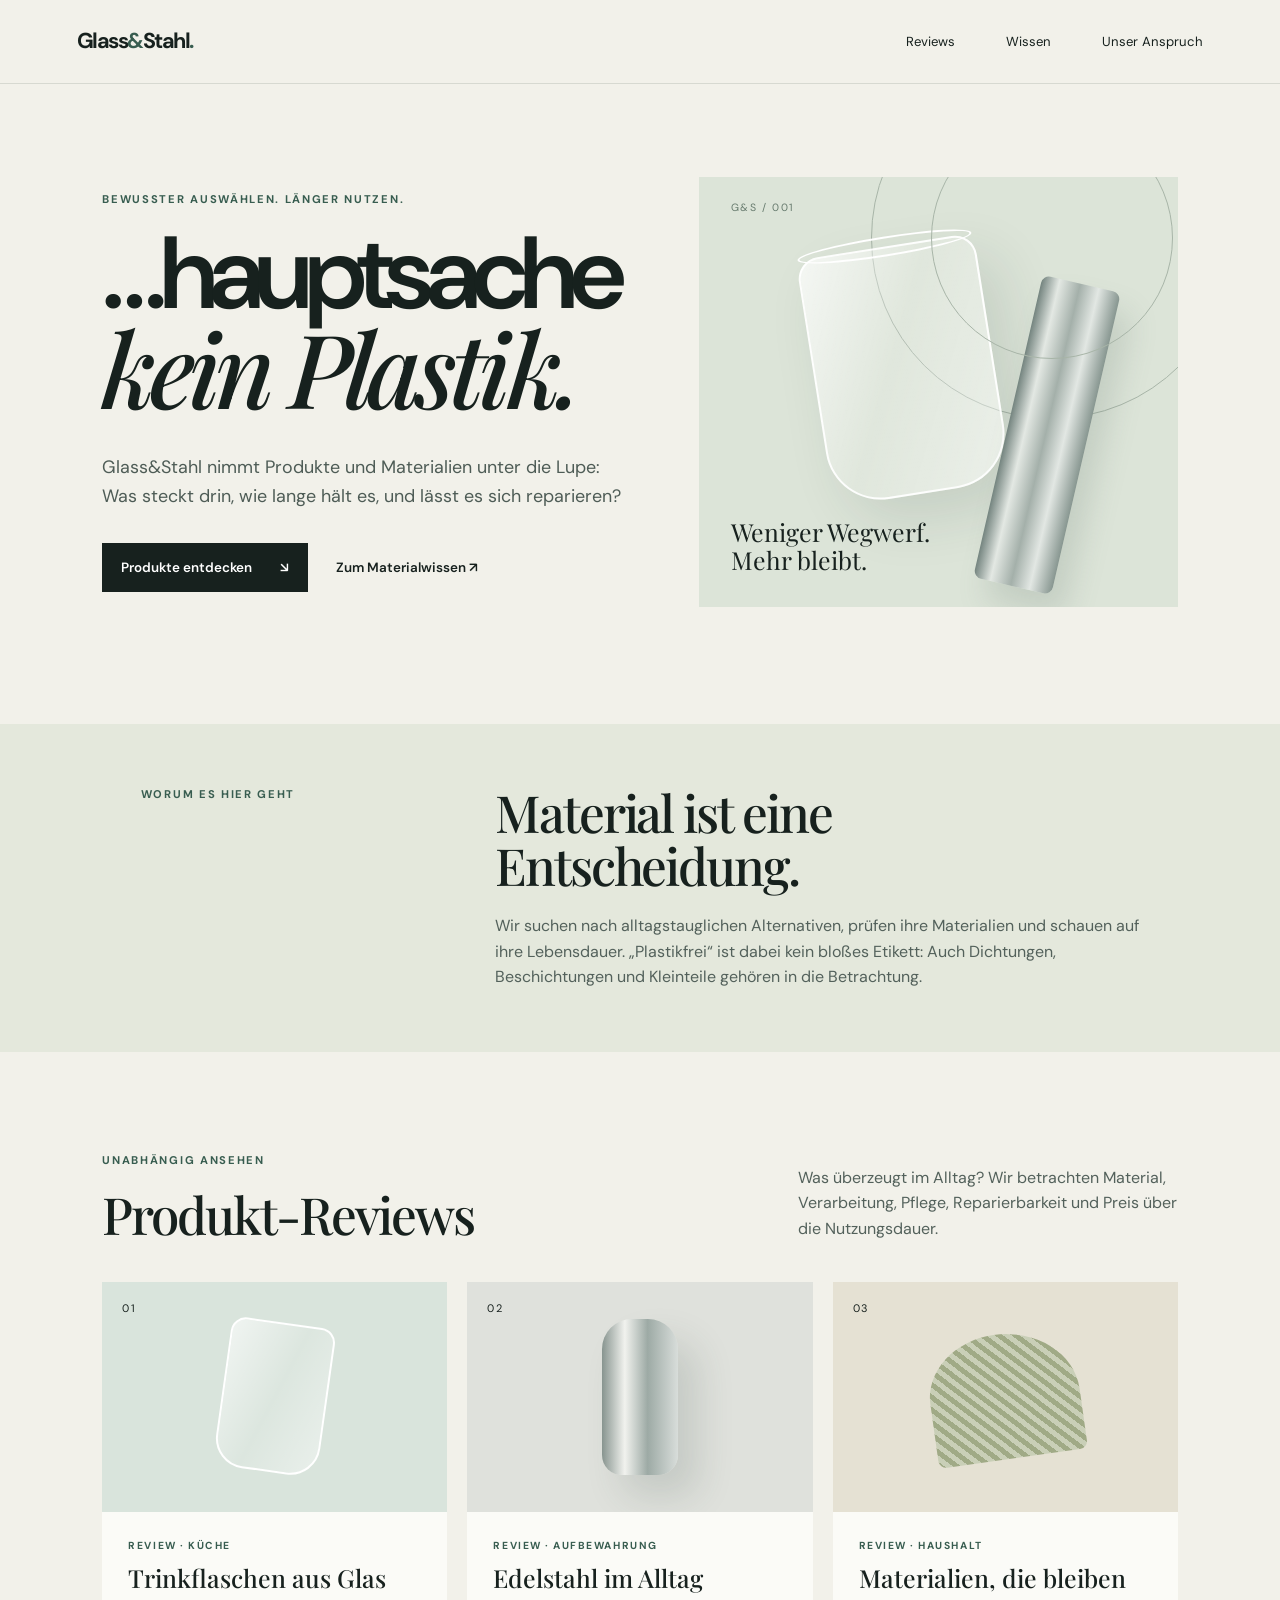
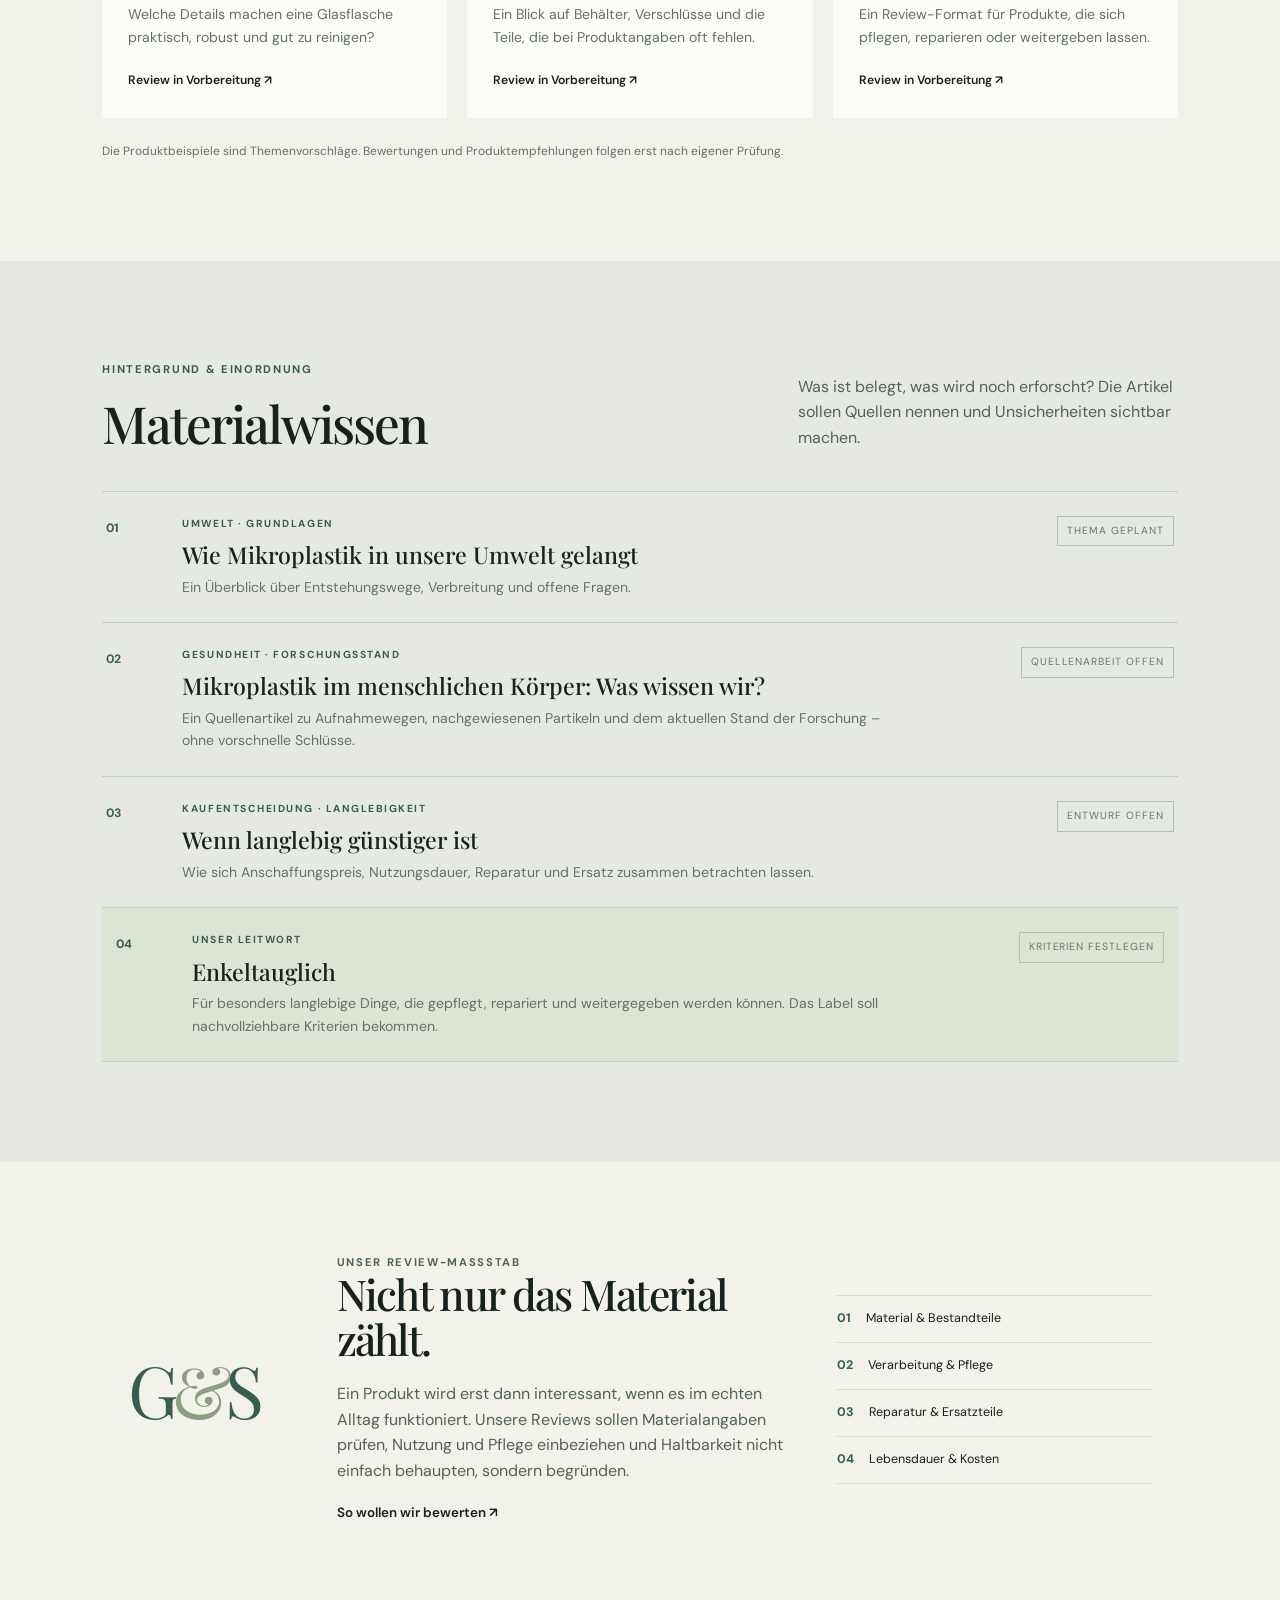
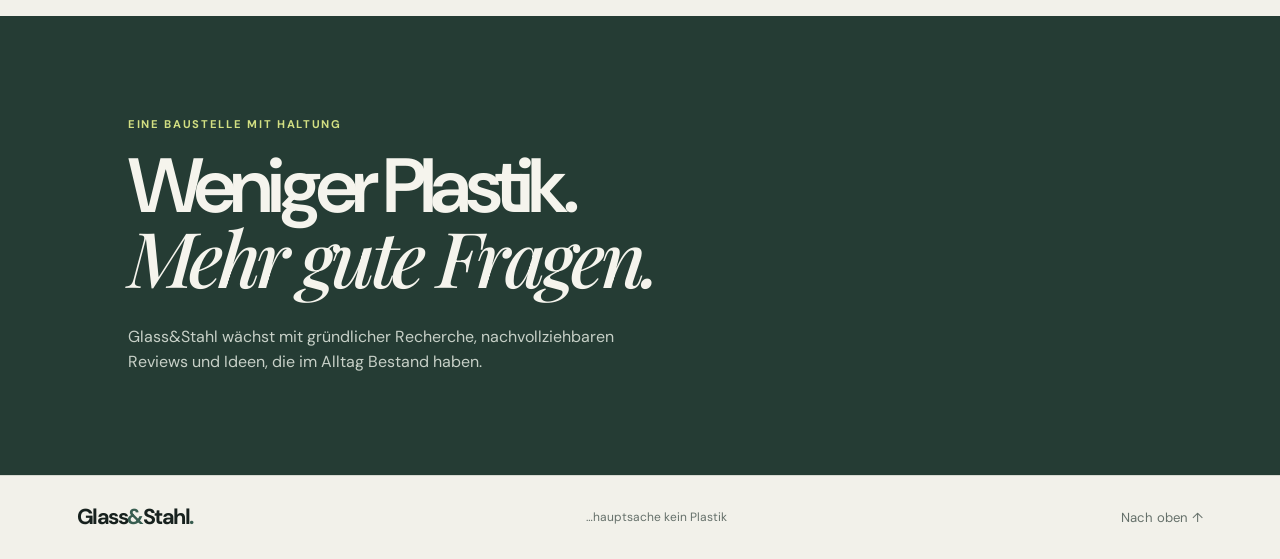
==== index.html @ e8fc982b "Create Glass&Stahl website starter" ====
<!doctype html>
<html lang="de">
<head>
  <meta charset="utf-8">
  <meta name="viewport" content="width=device-width, initial-scale=1">
  <meta name="theme-color" content="#f2f1ea">
  <meta name="description" content="Glass&Stahl – Produkte und Ideen für einen Alltag mit weniger Plastik. Reviews, Materialwissen und langlebige Empfehlungen.">
  <title>Glass&Stahl — …hauptsache kein Plastik</title>
  <link rel="stylesheet" href="styles.css">
</head>
<body>
  <header class="site-header">
    <a class="wordmark" href="#start" aria-label="Glass und Stahl – Startseite">Glass<span>&</span>Stahl<span class="period">.</span></a>
    <nav aria-label="Hauptnavigation">
      <a href="#reviews">Reviews</a>
      <a href="#wissen">Wissen</a>
      <a href="#prinzipien">Unser Anspruch</a>
    </nav>
  </header>

  <main id="start">
    <section class="hero">
      <div class="hero-copy">
        <p class="eyebrow">Bewusster auswählen. Länger nutzen.</p>
        <h1>…hauptsache<br><em>kein Plastik.</em></h1>
        <p class="hero-intro">Glass&Stahl nimmt Produkte und Materialien unter die Lupe: Was steckt drin, wie lange hält es, und lässt es sich reparieren?</p>
        <div class="hero-actions">
          <a class="button button-dark" href="#reviews">Produkte entdecken <span aria-hidden="true">↘</span></a>
          <a class="text-link" href="#wissen">Zum Materialwissen <span aria-hidden="true">↗</span></a>
        </div>
      </div>
      <div class="hero-art" aria-label="Abstrakte Illustration aus Glas und Stahl" role="img">
        <div class="glass-shape"><span></span></div>
        <div class="steel-shape"></div>
        <p>Weniger Wegwerf.<br>Mehr bleibt.</p>
        <span class="art-index">G&S / 001</span>
      </div>
    </section>

    <section class="intro-strip" id="prinzipien">
      <p class="eyebrow">Worum es hier geht</p>
      <div>
        <h2>Material ist eine Entscheidung.</h2>
        <p>Wir suchen nach alltagstauglichen Alternativen, prüfen ihre Materialien und schauen auf ihre Lebensdauer. „Plastikfrei“ ist dabei kein bloßes Etikett: Auch Dichtungen, Beschichtungen und Kleinteile gehören in die Betrachtung.</p>
      </div>
    </section>

    <section class="content-section" id="reviews">
      <div class="section-heading">
        <div><p class="eyebrow">Unabhängig ansehen</p><h2>Produkt-Reviews</h2></div>
        <p>Was überzeugt im Alltag? Wir betrachten Material, Verarbeitung, Pflege, Reparierbarkeit und Preis über die Nutzungsdauer.</p>
      </div>
      <div class="card-grid">
        <article class="feature-card review-card">
          <div class="card-art art-glass"><span>01</span><i aria-hidden="true"></i></div>
          <div class="card-copy"><p class="card-kicker">Review · Küche</p><h3>Trinkflaschen aus Glas</h3><p>Welche Details machen eine Glasflasche praktisch, robust und gut zu reinigen?</p><a href="#platzhalter-review" class="card-link">Review in Vorbereitung <span aria-hidden="true">↗</span></a></div>
        </article>
        <article class="feature-card review-card">
          <div class="card-art art-steel"><span>02</span><i aria-hidden="true"></i></div>
          <div class="card-copy"><p class="card-kicker">Review · Aufbewahrung</p><h3>Edelstahl im Alltag</h3><p>Ein Blick auf Behälter, Verschlüsse und die Teile, die bei Produktangaben oft fehlen.</p><a href="#platzhalter-review" class="card-link">Review in Vorbereitung <span aria-hidden="true">↗</span></a></div>
        </article>
        <article class="feature-card review-card">
          <div class="card-art art-textile"><span>03</span><i aria-hidden="true"></i></div>
          <div class="card-copy"><p class="card-kicker">Review · Haushalt</p><h3>Materialien, die bleiben</h3><p>Ein Review-Format für Produkte, die sich pflegen, reparieren oder weitergeben lassen.</p><a href="#platzhalter-review" class="card-link">Review in Vorbereitung <span aria-hidden="true">↗</span></a></div>
        </article>
      </div>
      <p class="section-footnote" id="platzhalter-review">Die Produktbeispiele sind Themenvorschläge. Bewertungen und Produktempfehlungen folgen erst nach eigener Prüfung.</p>
    </section>

    <section class="knowledge-section" id="wissen">
      <div class="section-heading">
        <div><p class="eyebrow">Hintergrund & Einordnung</p><h2>Materialwissen</h2></div>
        <p>Was ist belegt, was wird noch erforscht? Die Artikel sollen Quellen nennen und Unsicherheiten sichtbar machen.</p>
      </div>
      <div class="article-list">
        <article class="article-row"><span class="article-number">01</span><div><p class="card-kicker">Umwelt · Grundlagen</p><h3>Wie Mikroplastik in unsere Umwelt gelangt</h3><p>Ein Überblick über Entstehungswege, Verbreitung und offene Fragen.</p></div><span class="draft-tag">Thema geplant</span></article>
        <article class="article-row"><span class="article-number">02</span><div><p class="card-kicker">Gesundheit · Forschungsstand</p><h3>Mikroplastik im menschlichen Körper: Was wissen wir?</h3><p>Ein Quellenartikel zu Aufnahmewegen, nachgewiesenen Partikeln und dem aktuellen Stand der Forschung – ohne vorschnelle Schlüsse.</p></div><span class="draft-tag">Quellenarbeit offen</span></article>
        <article class="article-row"><span class="article-number">03</span><div><p class="card-kicker">Kaufentscheidung · Langlebigkeit</p><h3>Wenn langlebig günstiger ist</h3><p>Wie sich Anschaffungspreis, Nutzungsdauer, Reparatur und Ersatz zusammen betrachten lassen.</p></div><span class="draft-tag">Entwurf offen</span></article>
        <article class="article-row article-row-highlight"><span class="article-number">04</span><div><p class="card-kicker">Unser Leitwort</p><h3>Enkeltauglich</h3><p>Für besonders langlebige Dinge, die gepflegt, repariert und weitergegeben werden können. Das Label soll nachvollziehbare Kriterien bekommen.</p></div><span class="draft-tag">Kriterien festlegen</span></article>
      </div>
    </section>

    <section class="method-section">
      <div class="method-mark" aria-hidden="true">G<span>&</span>S</div>
      <div><p class="eyebrow">Unser Review-Maßstab</p><h2>Nicht nur das Material zählt.</h2><p>Ein Produkt wird erst dann interessant, wenn es im echten Alltag funktioniert. Unsere Reviews sollen Materialangaben prüfen, Nutzung und Pflege einbeziehen und Haltbarkeit nicht einfach behaupten, sondern begründen.</p><a class="text-link" href="#redaktion">So wollen wir bewerten ↗</a></div>
      <ul class="criteria-list" id="redaktion"><li><span>01</span>Material & Bestandteile</li><li><span>02</span>Verarbeitung & Pflege</li><li><span>03</span>Reparatur & Ersatzteile</li><li><span>04</span>Lebensdauer & Kosten</li></ul>
    </section>

    <section class="closing-note">
      <p class="eyebrow">Eine Baustelle mit Haltung</p>
      <h2>Weniger Plastik.<br><em>Mehr gute Fragen.</em></h2>
      <p>Glass&Stahl wächst mit gründlicher Recherche, nachvollziehbaren Reviews und Ideen, die im Alltag Bestand haben.</p>
    </section>
  </main>

  <footer class="site-footer"><a class="wordmark" href="#start">Glass<span>&</span>Stahl<span class="period">.</span></a><span>…hauptsache kein Plastik</span><a href="#start">Nach oben ↑</a></footer>
</body>
</html>
---- styles.css ----
@import url('https://fonts.googleapis.com/css2?family=DM+Sans:wght@400;500;600;700&family=Playfair+Display:ital,wght@0,500;0,600;1,500;1,600&display=swap');
:root{--ink:#17211e;--muted:#64716c;--paper:#f2f1ea;--white:#fbfbf7;--green:#385d50;--line:#d7d9d1;--lime:#d2df82;--steel:#aeb9b5;--serif:'Playfair Display',Georgia,serif;--sans:'DM Sans',Arial,sans-serif}*{box-sizing:border-box}html{scroll-behavior:smooth}body{margin:0;background:var(--paper);color:var(--ink);font-family:var(--sans);line-height:1.6}a{color:inherit}.site-header,.site-footer{display:flex;align-items:center;justify-content:space-between;padding:24px clamp(22px,6vw,96px);border-bottom:1px solid var(--line)}.wordmark{text-decoration:none;font-size:1.35rem;font-weight:700;letter-spacing:-.07em}.wordmark>span:first-child,.period{color:var(--green)}.site-header nav{display:flex;gap:clamp(18px,4vw,54px)}.site-header nav a,.site-footer>a:last-child{font-size:.82rem;text-decoration:none}.site-header nav a:hover,.text-link:hover,.card-link:hover{color:var(--green)}.hero{min-height:640px;padding:72px clamp(22px,8vw,130px) 96px;display:grid;grid-template-columns:1fr .9fr;gap:5vw;align-items:center}.eyebrow,.card-kicker{margin:0 0 18px;color:var(--green);font-size:.7rem;font-weight:700;text-transform:uppercase;letter-spacing:.15em}.hero h1,.closing-note h2{font-size:clamp(3.8rem,8vw,8.8rem);line-height:.91;letter-spacing:-.075em;margin:0;font-weight:600}.hero h1 em,.closing-note h2 em{font-family:var(--serif);font-weight:500;letter-spacing:-.06em}.hero-intro{max-width:530px;margin:32px 0;font-size:1.12rem;color:#4e5c56}.hero-actions{display:flex;align-items:center;gap:28px;flex-wrap:wrap}.button{display:inline-flex;align-items:center;gap:28px;padding:14px 19px;text-decoration:none;font-size:.84rem;font-weight:600}.button-dark{background:var(--ink);color:white}.button-dark:hover{background:var(--green)}.text-link,.card-link{font-size:.84rem;font-weight:600;text-decoration:none}.hero-art{height:430px;position:relative;overflow:hidden;background:#dce4d8;display:flex;align-items:end;padding:32px}.hero-art:before{content:"";position:absolute;width:360px;height:360px;border:1px solid #a8b5a8;border-radius:50%;top:-120px;right:-55px}.hero-art:after{content:"";position:absolute;width:240px;height:240px;border:1px solid #a8b5a8;border-radius:50%;top:-60px;right:5px}.glass-shape{position:absolute;width:180px;height:250px;left:24%;top:16%;border:2px solid rgba(255,255,255,.9);border-radius:22px 22px 55px 55px;background:linear-gradient(115deg,rgba(255,255,255,.7),rgba(255,255,255,.12) 45%,rgba(255,255,255,.45));transform:rotate(-9deg);box-shadow:18px 24px 55px rgba(31,59,48,.12)}.glass-shape span{position:absolute;width:100%;height:20px;top:-12px;border:2px solid white;border-radius:50%}.steel-shape{position:absolute;width:80px;height:310px;background:linear-gradient(90deg,#74847f,#e3e8e3 22%,#a4b0aa 48%,#e2e7e3 72%,#879690);right:19%;top:24%;transform:rotate(13deg);border-radius:8px;box-shadow:16px 20px 30px #62766d33}.hero-art p{position:relative;z-index:1;font-family:var(--serif);font-size:1.55rem;line-height:1.15;margin:0}.art-index{position:absolute;top:23px;left:32px;font-size:.66rem;letter-spacing:.15em;color:#667a6d}.intro-strip{padding:62px clamp(22px,11vw,180px);background:#e4e8dc;display:grid;grid-template-columns:.45fr 1fr;gap:5vw}.intro-strip h2,.section-heading h2,.method-section h2{font-family:var(--serif);font-size:clamp(2rem,4vw,3.8rem);line-height:1.05;letter-spacing:-.04em;margin:0 0 20px;font-weight:500}.intro-strip>div>p,.section-heading>p,.method-section>div>p{max-width:650px;color:#53615b;margin:0}.content-section,.knowledge-section{padding:100px clamp(22px,8vw,130px)}.section-heading{display:flex;justify-content:space-between;align-items:end;gap:32px;margin-bottom:40px}.section-heading h2{margin-bottom:0}.section-heading>p{max-width:380px}.card-grid{display:grid;grid-template-columns:repeat(3,1fr);gap:20px}.feature-card{background:var(--white)}.card-art{height:230px;position:relative;overflow:hidden;display:grid;place-items:center}.card-art>span{position:absolute;top:18px;left:20px;font-size:.68rem;letter-spacing:.12em}.card-art i{display:block}.art-glass{background:#d9e4dc}.art-glass i{width:105px;height:150px;border:2px solid white;border-radius:15px 15px 30px 30px;background:linear-gradient(110deg,#ffffff99,#ffffff15,#ffffff6b);transform:rotate(8deg)}.art-steel{background:#dfe1dc}.art-steel i{width:76px;height:156px;border-radius:30px 30px 20px 20px;background:linear-gradient(90deg,#87948f,#f1f2ee 30%,#9daaa5 60%,#d8ddda);box-shadow:20px 22px 36px #394c4326}.art-textile{background:#e5e1d3}.art-textile i{width:150px;height:125px;background:repeating-linear-gradient(45deg,#a0aa86 0 5px,#c9cfb7 5px 10px);border-radius:48% 52% 8px 8px;transform:rotate(-8deg)}.card-copy{padding:26px}.card-kicker{font-size:.64rem;margin-bottom:10px}.card-copy h3,.article-row h3{font-family:var(--serif);font-size:1.55rem;line-height:1.1;font-weight:500;margin:0 0 12px}.card-copy>p:not(.card-kicker),.article-row p:not(.card-kicker){font-size:.88rem;color:var(--muted);margin:0 0 18px}.card-link{font-size:.76rem}.section-footnote{font-size:.75rem;color:var(--muted);margin:24px 0 0}.knowledge-section{background:#e6e9e2}.article-list{border-top:1px solid #c7cec5}.article-row{display:grid;grid-template-columns:58px 1fr auto;gap:18px;align-items:start;padding:24px 4px;border-bottom:1px solid #c7cec5}.article-number{font-size:.76rem;color:var(--green);font-weight:700;padding-top:3px}.article-row h3{font-size:1.45rem;margin-bottom:8px}.article-row p:not(.card-kicker){margin:0;max-width:720px}.draft-tag{font-size:.65rem;text-transform:uppercase;letter-spacing:.09em;color:#6d766f;border:1px solid #b7c0b5;padding:6px 9px;white-space:nowrap}.article-row-highlight{background:#dce4d5;padding-left:14px;padding-right:14px}.method-section{display:grid;grid-template-columns:.35fr 1fr .7fr;gap:4vw;align-items:center;padding:92px clamp(22px,10vw,155px)}.method-mark{font-family:var(--serif);font-size:4.5rem;letter-spacing:-.1em;color:var(--green)}.method-mark span{color:#8d9d84}.method-section h2{font-size:2.65rem}.method-section .text-link{display:inline-block;margin-top:18px}.criteria-list{list-style:none;margin:0;padding:0;border-top:1px solid var(--line)}.criteria-list li{padding:13px 0;border-bottom:1px solid var(--line);font-size:.78rem}.criteria-list li span{color:var(--green);font-weight:700;margin-right:15px}.closing-note{padding:100px clamp(22px,10vw,155px);background:#253c34;color:#f5f4ed}.closing-note .eyebrow{color:#d2df82}.closing-note h2{font-size:clamp(3rem,6vw,6rem)}.closing-note>p:last-child{max-width:520px;color:#c7d0c7;margin:26px 0 0}.site-footer{border-top:1px solid var(--line);border-bottom:0;color:#65706a;font-size:.75rem}.site-footer .wordmark{color:var(--ink)}
@media(max-width:800px){.site-header{align-items:flex-start}.site-header nav{gap:14px;flex-wrap:wrap;justify-content:flex-end}.site-header nav a{font-size:.74rem}.hero{grid-template-columns:1fr;padding-top:55px;gap:45px}.hero-art{height:350px}.intro-strip{grid-template-columns:1fr;gap:12px}.section-heading{display:block}.section-heading>p{margin-top:16px}.card-grid{grid-template-columns:1fr 1fr}.method-section{grid-template-columns:80px 1fr}.criteria-list{grid-column:2}.method-mark{font-size:3.5rem}}
@media(max-width:540px){.site-header,.site-footer{padding:18px 20px}.wordmark{font-size:1.15rem}.site-header nav{max-width:190px}.hero{padding:55px 22px 70px}.hero h1{font-size:4rem}.hero-art{height:300px}.intro-strip,.content-section,.knowledge-section,.method-section,.closing-note{padding:62px 22px}.card-grid{grid-template-columns:1fr}.card-art{height:200px}.article-row{grid-template-columns:30px 1fr;gap:12px}.draft-tag{grid-column:2;justify-self:start}.method-section{grid-template-columns:1fr}.method-mark{font-size:3rem}.criteria-list{grid-column:1}.site-footer{gap:12px;flex-wrap:wrap}}
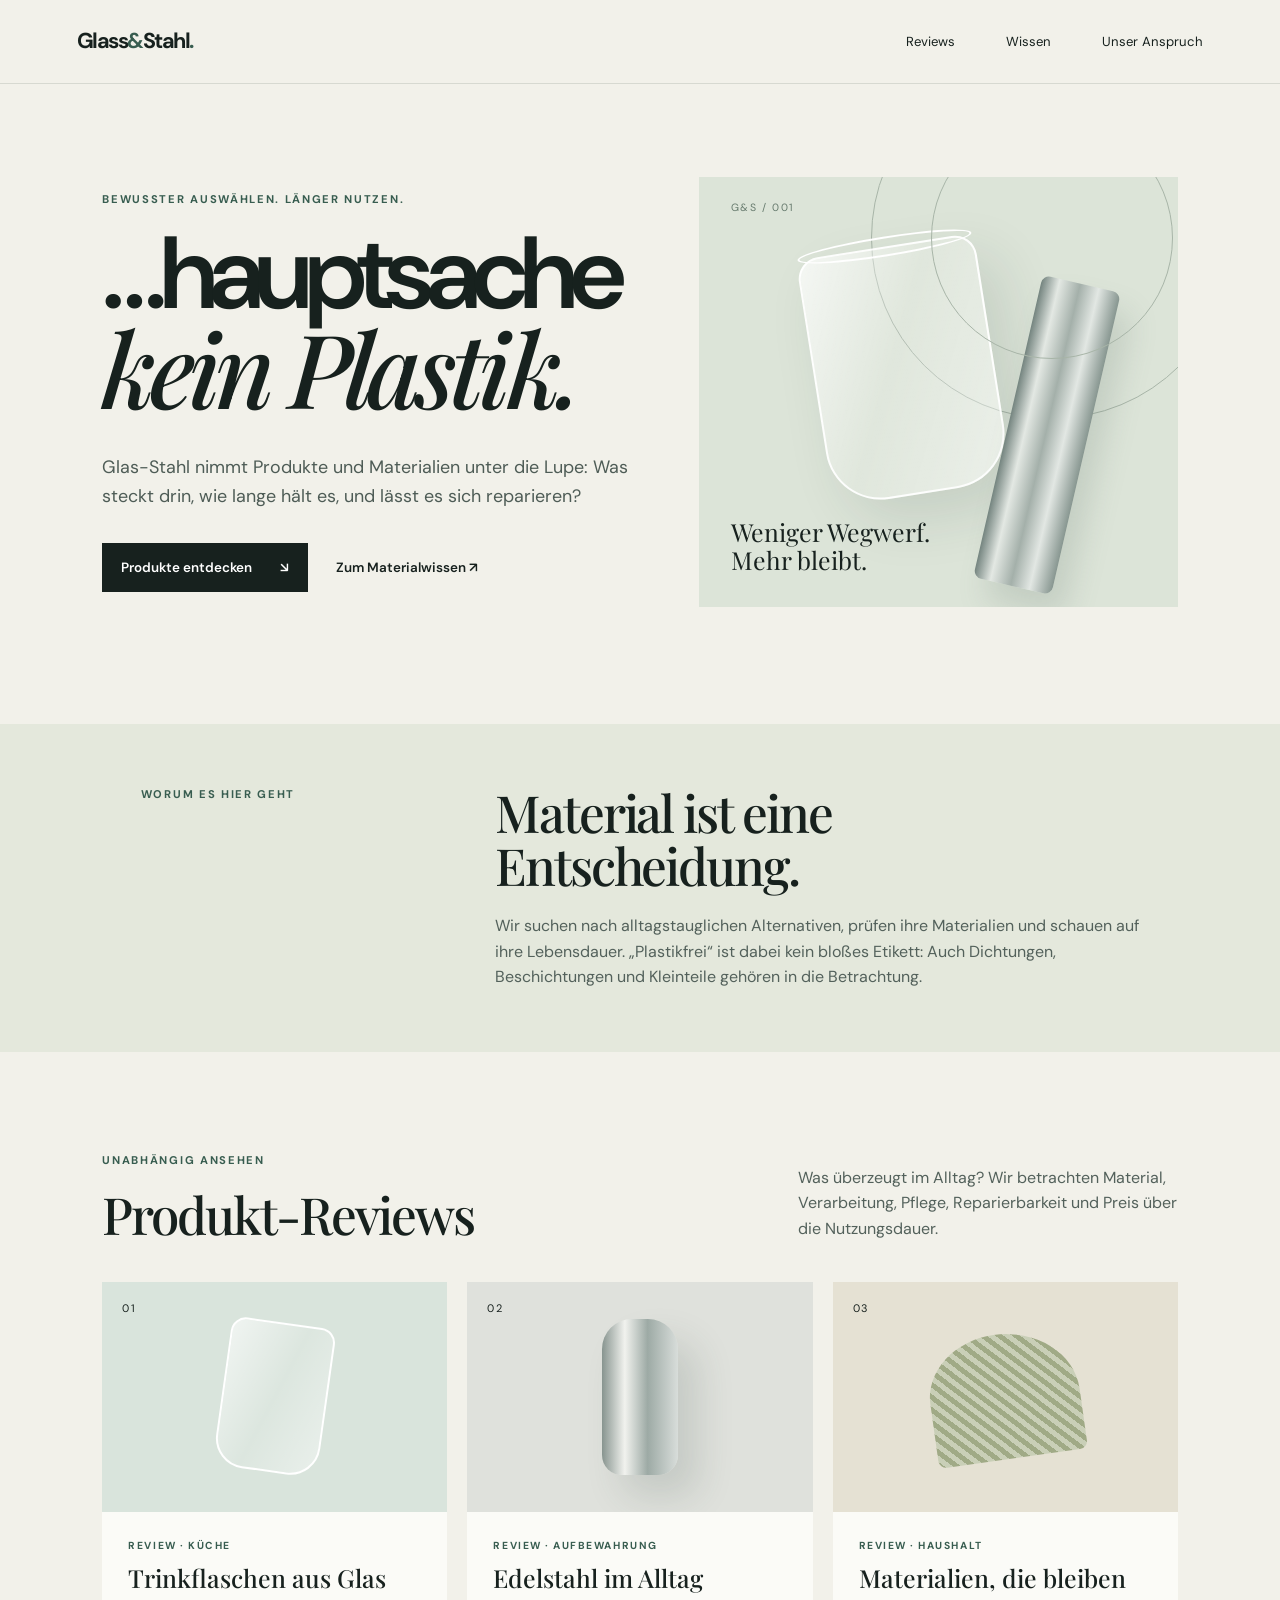
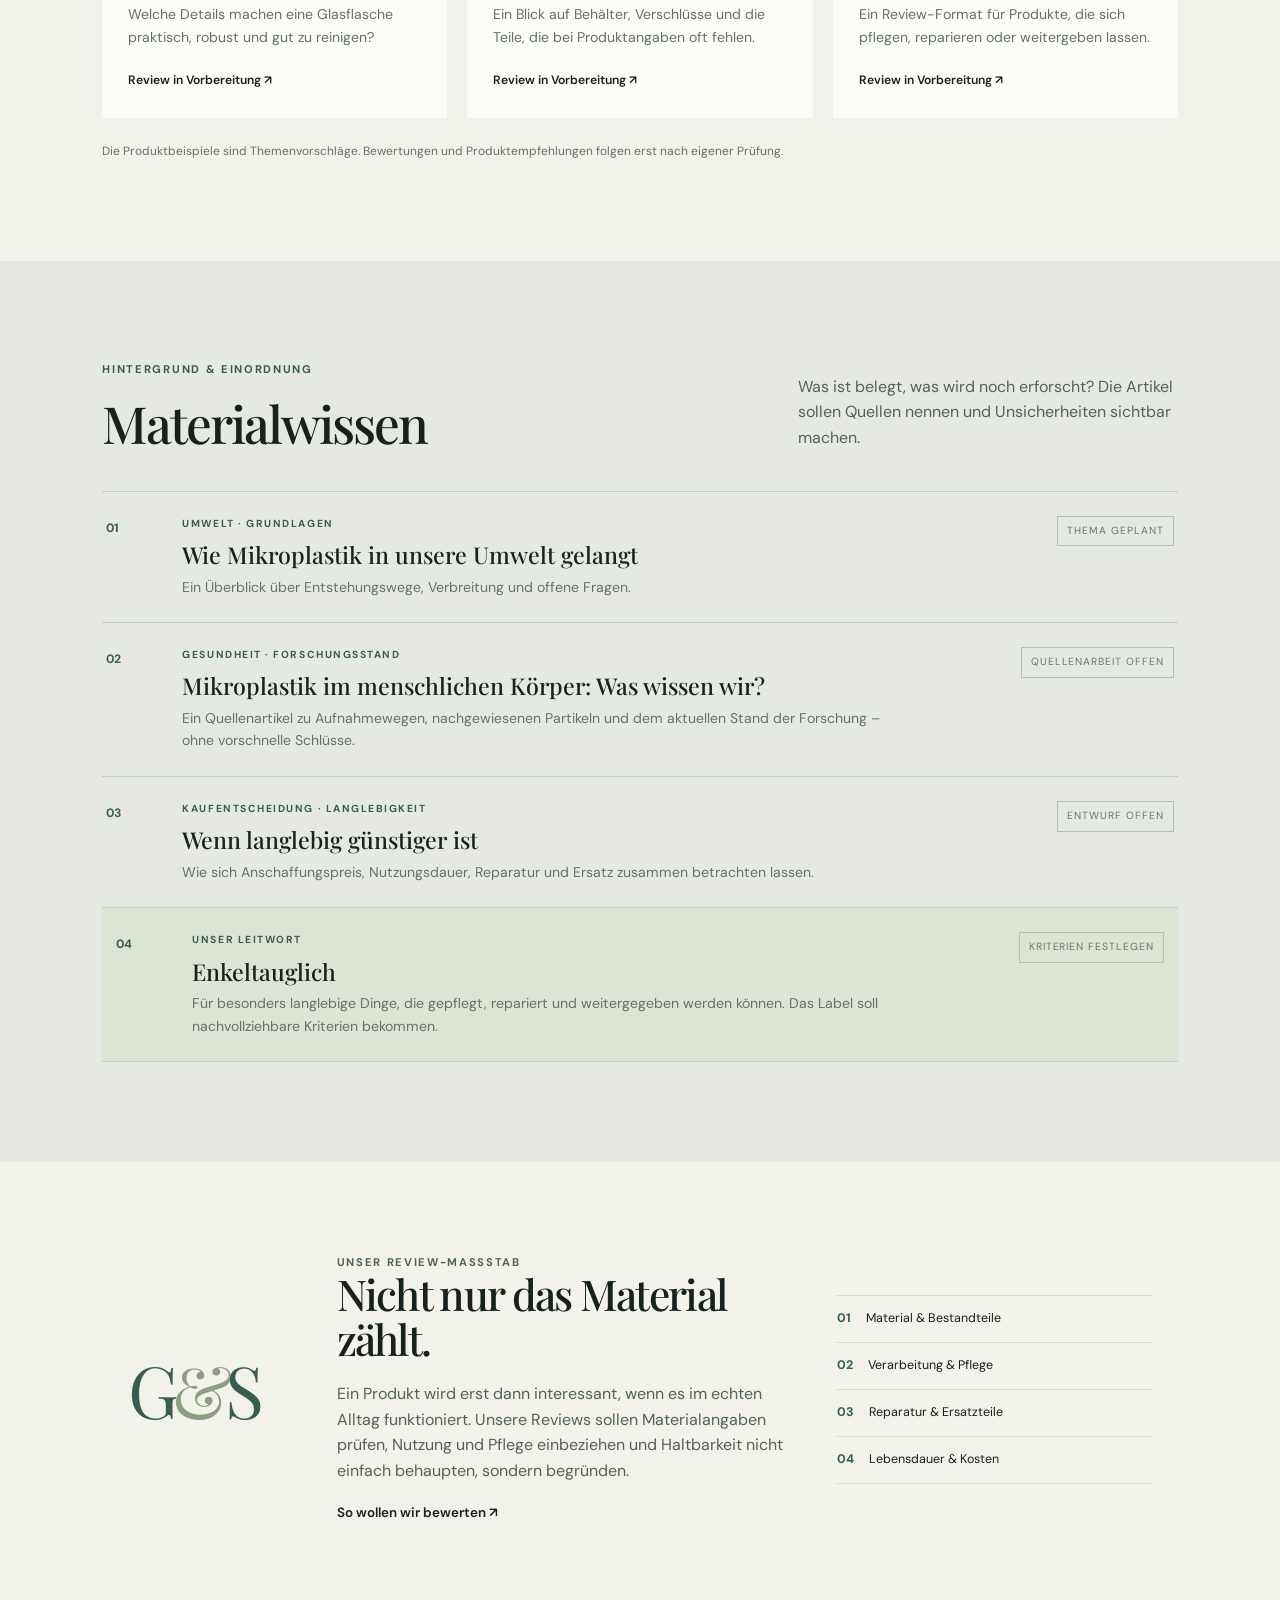
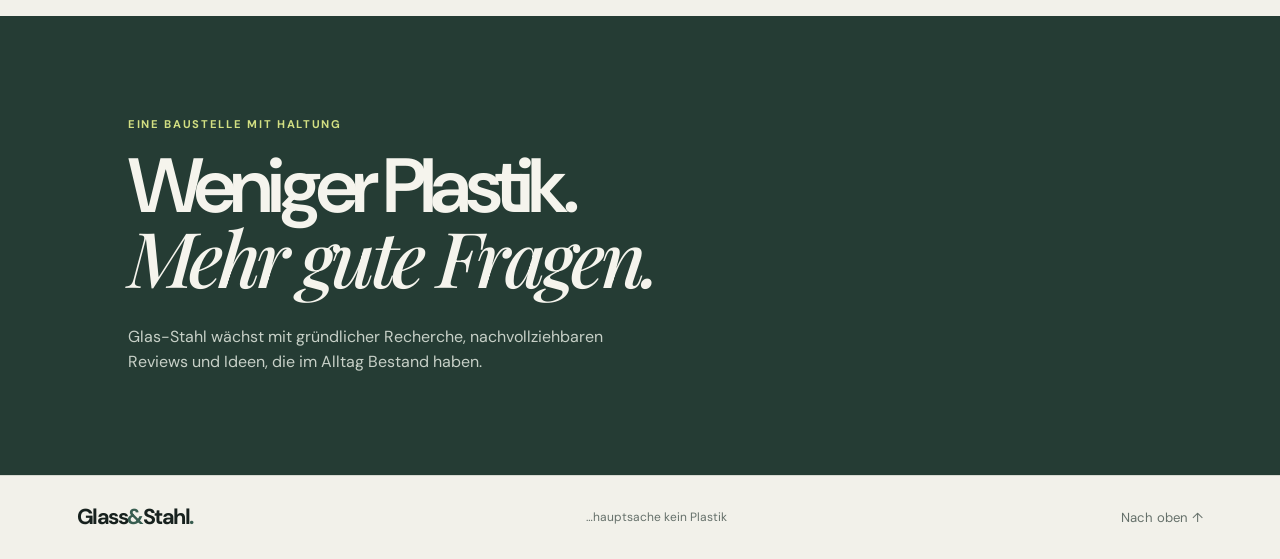
==== commit ca9fc759: "Set Glas-Stahl project name" ====
--- a/index.html
+++ b/index.html
@@ -4,8 +4,8 @@
   <meta charset="utf-8">
   <meta name="viewport" content="width=device-width, initial-scale=1">
   <meta name="theme-color" content="#f2f1ea">
-  <meta name="description" content="Glass&Stahl – Produkte und Ideen für einen Alltag mit weniger Plastik. Reviews, Materialwissen und langlebige Empfehlungen.">
-  <title>Glass&Stahl — …hauptsache kein Plastik</title>
+  <meta name="description" content="Glas-Stahl – Produkte und Ideen für einen Alltag mit weniger Plastik. Reviews, Materialwissen und langlebige Empfehlungen.">
+  <title>Glas-Stahl — …hauptsache kein Plastik</title>
   <link rel="stylesheet" href="styles.css">
 </head>
 <body>
@@ -23,7 +23,7 @@
       <div class="hero-copy">
         <p class="eyebrow">Bewusster auswählen. Länger nutzen.</p>
         <h1>…hauptsache<br><em>kein Plastik.</em></h1>
-        <p class="hero-intro">Glass&Stahl nimmt Produkte und Materialien unter die Lupe: Was steckt drin, wie lange hält es, und lässt es sich reparieren?</p>
+        <p class="hero-intro">Glas-Stahl nimmt Produkte und Materialien unter die Lupe: Was steckt drin, wie lange hält es, und lässt es sich reparieren?</p>
         <div class="hero-actions">
           <a class="button button-dark" href="#reviews">Produkte entdecken <span aria-hidden="true">↘</span></a>
           <a class="text-link" href="#wissen">Zum Materialwissen <span aria-hidden="true">↗</span></a>
@@ -89,7 +89,7 @@
     <section class="closing-note">
       <p class="eyebrow">Eine Baustelle mit Haltung</p>
       <h2>Weniger Plastik.<br><em>Mehr gute Fragen.</em></h2>
-      <p>Glass&Stahl wächst mit gründlicher Recherche, nachvollziehbaren Reviews und Ideen, die im Alltag Bestand haben.</p>
+      <p>Glas-Stahl wächst mit gründlicher Recherche, nachvollziehbaren Reviews und Ideen, die im Alltag Bestand haben.</p>
     </section>
   </main>
 
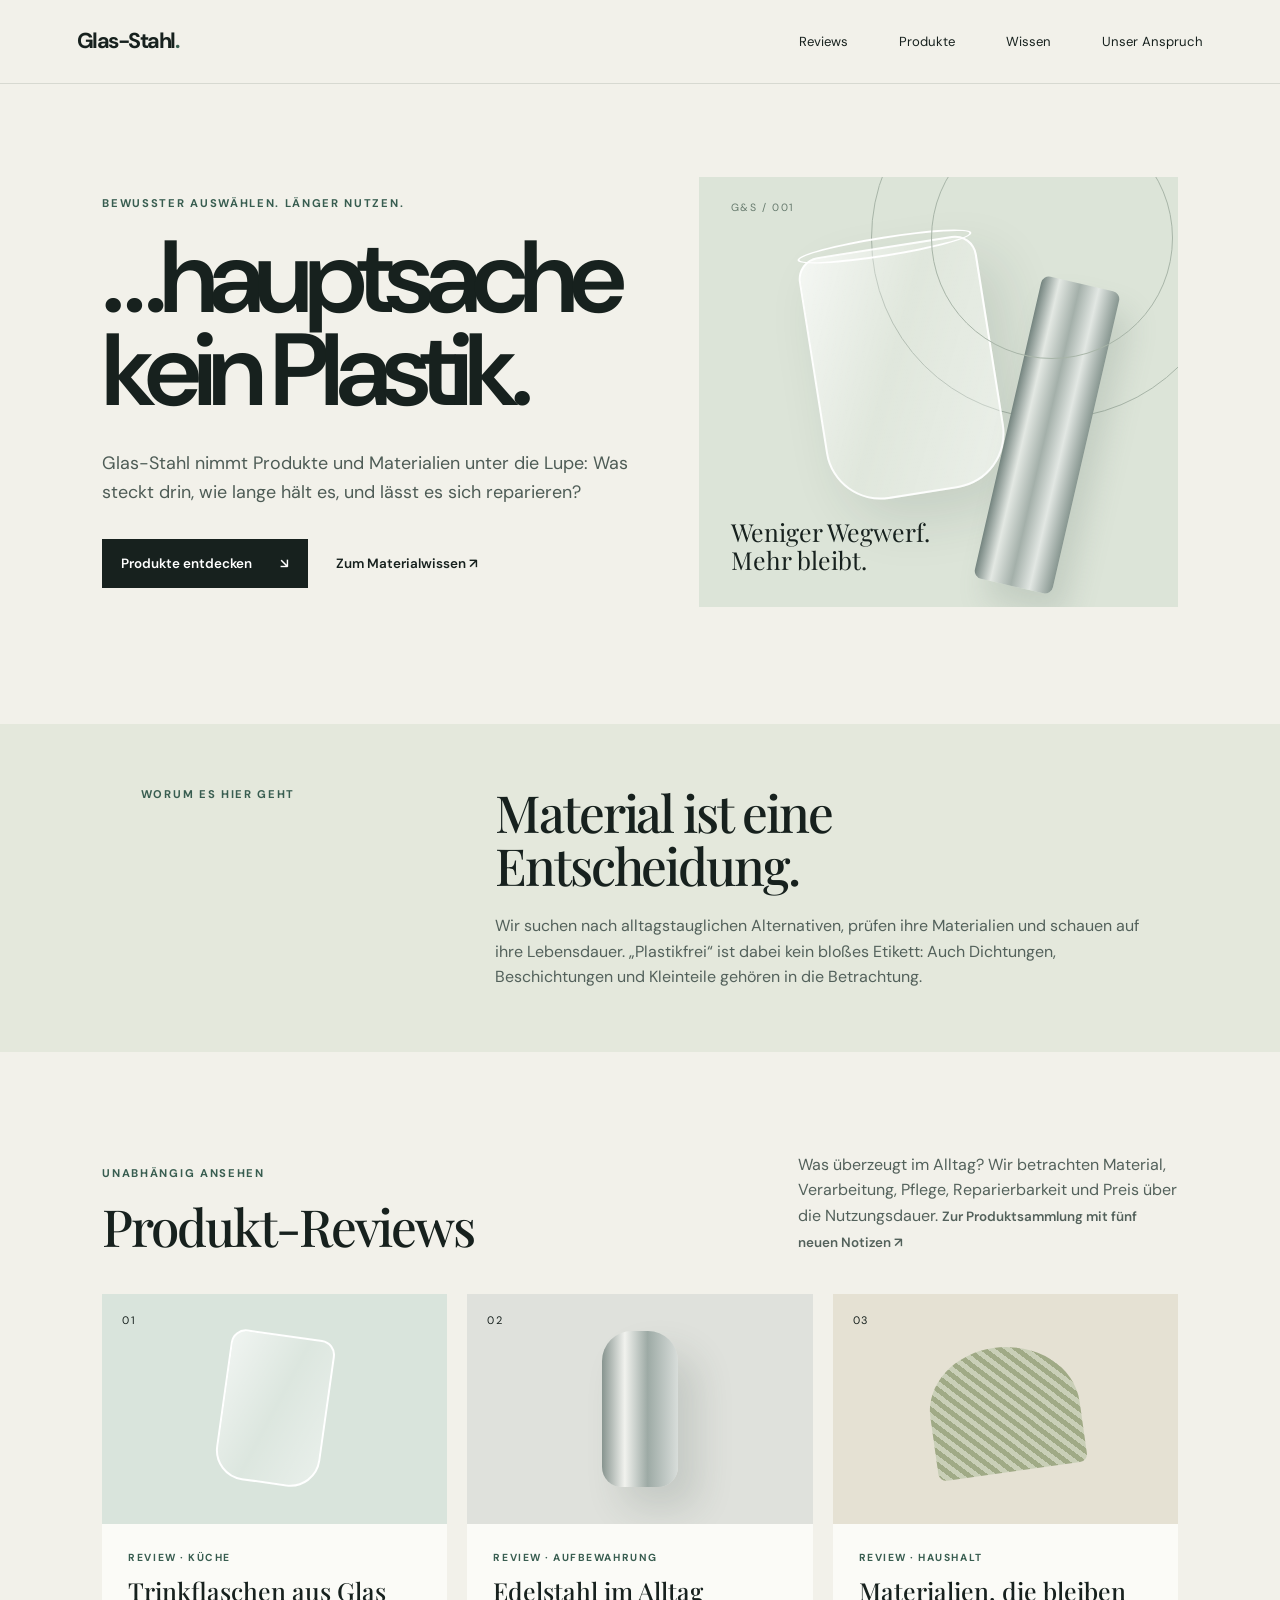
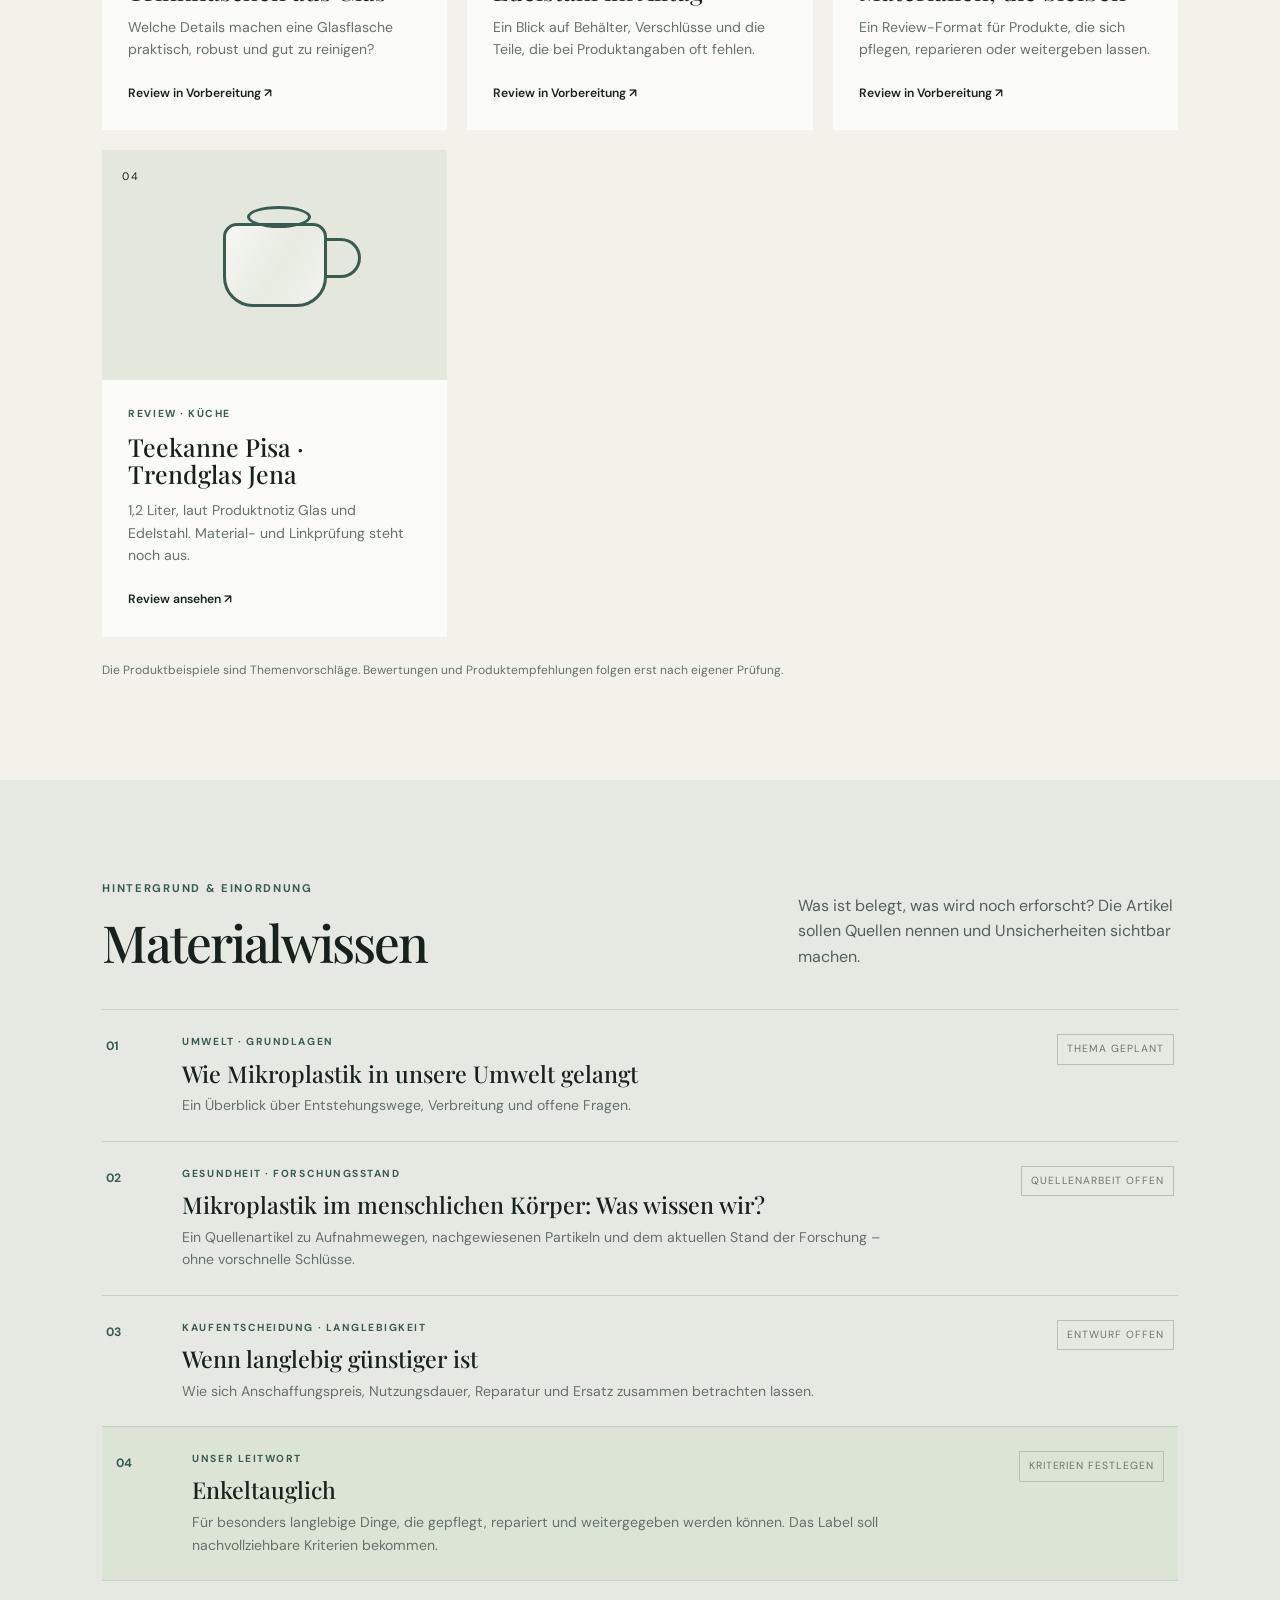
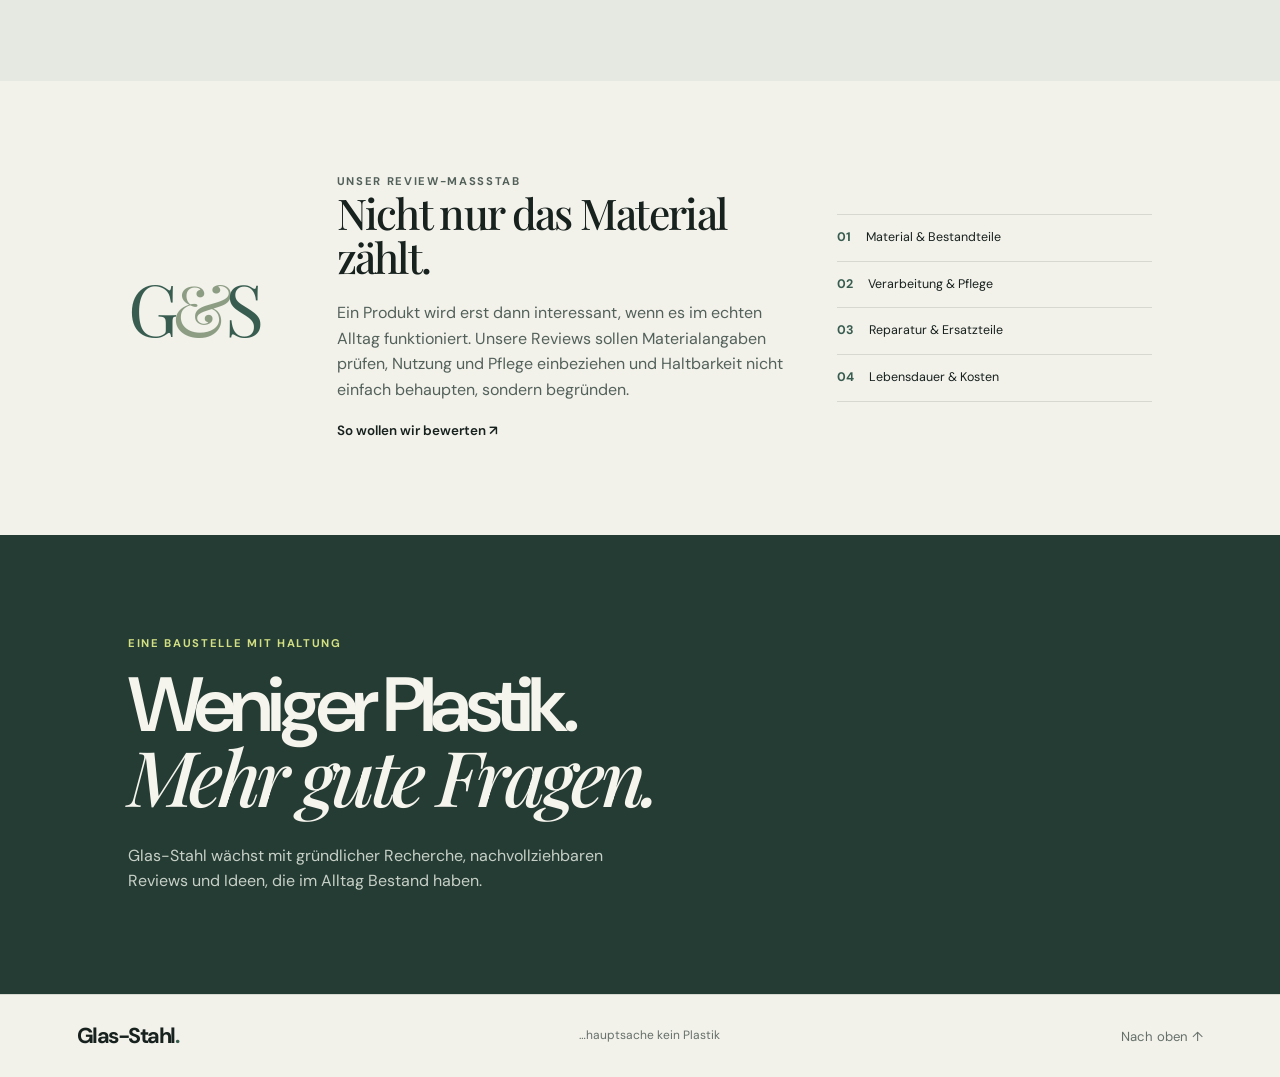
==== commit 0f4513dc: "Add product notes and link status catalog" ====
--- a/index.html
+++ b/index.html
@@ -10,9 +10,10 @@
 </head>
 <body>
   <header class="site-header">
-    <a class="wordmark" href="#start" aria-label="Glass und Stahl – Startseite">Glass<span>&</span>Stahl<span class="period">.</span></a>
+    <a class="wordmark" href="#start" aria-label="Glas-Stahl – Startseite">Glas-Stahl<span class="period">.</span></a>
     <nav aria-label="Hauptnavigation">
       <a href="#reviews">Reviews</a>
+      <a href="produkte.html">Produkte</a>
       <a href="#wissen">Wissen</a>
       <a href="#prinzipien">Unser Anspruch</a>
     </nav>
@@ -22,7 +23,7 @@
     <section class="hero">
       <div class="hero-copy">
         <p class="eyebrow">Bewusster auswählen. Länger nutzen.</p>
-        <h1>…hauptsache<br><em>kein Plastik.</em></h1>
+        <h1>…hauptsache<br>kein Plastik.</h1>
         <p class="hero-intro">Glas-Stahl nimmt Produkte und Materialien unter die Lupe: Was steckt drin, wie lange hält es, und lässt es sich reparieren?</p>
         <div class="hero-actions">
           <a class="button button-dark" href="#reviews">Produkte entdecken <span aria-hidden="true">↘</span></a>
@@ -48,7 +49,7 @@
     <section class="content-section" id="reviews">
       <div class="section-heading">
         <div><p class="eyebrow">Unabhängig ansehen</p><h2>Produkt-Reviews</h2></div>
-        <p>Was überzeugt im Alltag? Wir betrachten Material, Verarbeitung, Pflege, Reparierbarkeit und Preis über die Nutzungsdauer.</p>
+        <p>Was überzeugt im Alltag? Wir betrachten Material, Verarbeitung, Pflege, Reparierbarkeit und Preis über die Nutzungsdauer. <a class="text-link" href="produkte.html">Zur Produktsammlung mit fünf neuen Notizen ↗</a></p>
       </div>
       <div class="card-grid">
         <article class="feature-card review-card">
@@ -62,6 +63,10 @@
         <article class="feature-card review-card">
           <div class="card-art art-textile"><span>03</span><i aria-hidden="true"></i></div>
           <div class="card-copy"><p class="card-kicker">Review · Haushalt</p><h3>Materialien, die bleiben</h3><p>Ein Review-Format für Produkte, die sich pflegen, reparieren oder weitergeben lassen.</p><a href="#platzhalter-review" class="card-link">Review in Vorbereitung <span aria-hidden="true">↗</span></a></div>
+        </article>
+        <article class="feature-card review-card">
+          <div class="card-art art-teapot"><span>04</span><i aria-hidden="true"></i></div>
+          <div class="card-copy"><p class="card-kicker">Review · Küche</p><h3>Teekanne Pisa · Trendglas Jena</h3><p>1,2 Liter, laut Produktnotiz Glas und Edelstahl. Material- und Linkprüfung steht noch aus.</p><a href="review-teekanne-edelstahlsieb.html" class="card-link">Review ansehen <span aria-hidden="true">↗</span></a></div>
         </article>
       </div>
       <p class="section-footnote" id="platzhalter-review">Die Produktbeispiele sind Themenvorschläge. Bewertungen und Produktempfehlungen folgen erst nach eigener Prüfung.</p>
@@ -93,6 +98,6 @@
     </section>
   </main>
 
-  <footer class="site-footer"><a class="wordmark" href="#start">Glass<span>&</span>Stahl<span class="period">.</span></a><span>…hauptsache kein Plastik</span><a href="#start">Nach oben ↑</a></footer>
+  <footer class="site-footer"><a class="wordmark" href="#start">Glas-Stahl<span class="period">.</span></a><span>…hauptsache kein Plastik</span><a href="#start">Nach oben ↑</a></footer>
 </body>
 </html>
--- a/styles.css
+++ b/styles.css
@@ -2,3 +2,12 @@
 :root{--ink:#17211e;--muted:#64716c;--paper:#f2f1ea;--white:#fbfbf7;--green:#385d50;--line:#d7d9d1;--lime:#d2df82;--steel:#aeb9b5;--serif:'Playfair Display',Georgia,serif;--sans:'DM Sans',Arial,sans-serif}*{box-sizing:border-box}html{scroll-behavior:smooth}body{margin:0;background:var(--paper);color:var(--ink);font-family:var(--sans);line-height:1.6}a{color:inherit}.site-header,.site-footer{display:flex;align-items:center;justify-content:space-between;padding:24px clamp(22px,6vw,96px);border-bottom:1px solid var(--line)}.wordmark{text-decoration:none;font-size:1.35rem;font-weight:700;letter-spacing:-.07em}.wordmark>span:first-child,.period{color:var(--green)}.site-header nav{display:flex;gap:clamp(18px,4vw,54px)}.site-header nav a,.site-footer>a:last-child{font-size:.82rem;text-decoration:none}.site-header nav a:hover,.text-link:hover,.card-link:hover{color:var(--green)}.hero{min-height:640px;padding:72px clamp(22px,8vw,130px) 96px;display:grid;grid-template-columns:1fr .9fr;gap:5vw;align-items:center}.eyebrow,.card-kicker{margin:0 0 18px;color:var(--green);font-size:.7rem;font-weight:700;text-transform:uppercase;letter-spacing:.15em}.hero h1,.closing-note h2{font-size:clamp(3.8rem,8vw,8.8rem);line-height:.91;letter-spacing:-.075em;margin:0;font-weight:600}.hero h1 em,.closing-note h2 em{font-family:var(--serif);font-weight:500;letter-spacing:-.06em}.hero-intro{max-width:530px;margin:32px 0;font-size:1.12rem;color:#4e5c56}.hero-actions{display:flex;align-items:center;gap:28px;flex-wrap:wrap}.button{display:inline-flex;align-items:center;gap:28px;padding:14px 19px;text-decoration:none;font-size:.84rem;font-weight:600}.button-dark{background:var(--ink);color:white}.button-dark:hover{background:var(--green)}.text-link,.card-link{font-size:.84rem;font-weight:600;text-decoration:none}.hero-art{height:430px;position:relative;overflow:hidden;background:#dce4d8;display:flex;align-items:end;padding:32px}.hero-art:before{content:"";position:absolute;width:360px;height:360px;border:1px solid #a8b5a8;border-radius:50%;top:-120px;right:-55px}.hero-art:after{content:"";position:absolute;width:240px;height:240px;border:1px solid #a8b5a8;border-radius:50%;top:-60px;right:5px}.glass-shape{position:absolute;width:180px;height:250px;left:24%;top:16%;border:2px solid rgba(255,255,255,.9);border-radius:22px 22px 55px 55px;background:linear-gradient(115deg,rgba(255,255,255,.7),rgba(255,255,255,.12) 45%,rgba(255,255,255,.45));transform:rotate(-9deg);box-shadow:18px 24px 55px rgba(31,59,48,.12)}.glass-shape span{position:absolute;width:100%;height:20px;top:-12px;border:2px solid white;border-radius:50%}.steel-shape{position:absolute;width:80px;height:310px;background:linear-gradient(90deg,#74847f,#e3e8e3 22%,#a4b0aa 48%,#e2e7e3 72%,#879690);right:19%;top:24%;transform:rotate(13deg);border-radius:8px;box-shadow:16px 20px 30px #62766d33}.hero-art p{position:relative;z-index:1;font-family:var(--serif);font-size:1.55rem;line-height:1.15;margin:0}.art-index{position:absolute;top:23px;left:32px;font-size:.66rem;letter-spacing:.15em;color:#667a6d}.intro-strip{padding:62px clamp(22px,11vw,180px);background:#e4e8dc;display:grid;grid-template-columns:.45fr 1fr;gap:5vw}.intro-strip h2,.section-heading h2,.method-section h2{font-family:var(--serif);font-size:clamp(2rem,4vw,3.8rem);line-height:1.05;letter-spacing:-.04em;margin:0 0 20px;font-weight:500}.intro-strip>div>p,.section-heading>p,.method-section>div>p{max-width:650px;color:#53615b;margin:0}.content-section,.knowledge-section{padding:100px clamp(22px,8vw,130px)}.section-heading{display:flex;justify-content:space-between;align-items:end;gap:32px;margin-bottom:40px}.section-heading h2{margin-bottom:0}.section-heading>p{max-width:380px}.card-grid{display:grid;grid-template-columns:repeat(3,1fr);gap:20px}.feature-card{background:var(--white)}.card-art{height:230px;position:relative;overflow:hidden;display:grid;place-items:center}.card-art>span{position:absolute;top:18px;left:20px;font-size:.68rem;letter-spacing:.12em}.card-art i{display:block}.art-glass{background:#d9e4dc}.art-glass i{width:105px;height:150px;border:2px solid white;border-radius:15px 15px 30px 30px;background:linear-gradient(110deg,#ffffff99,#ffffff15,#ffffff6b);transform:rotate(8deg)}.art-steel{background:#dfe1dc}.art-steel i{width:76px;height:156px;border-radius:30px 30px 20px 20px;background:linear-gradient(90deg,#87948f,#f1f2ee 30%,#9daaa5 60%,#d8ddda);box-shadow:20px 22px 36px #394c4326}.art-textile{background:#e5e1d3}.art-textile i{width:150px;height:125px;background:repeating-linear-gradient(45deg,#a0aa86 0 5px,#c9cfb7 5px 10px);border-radius:48% 52% 8px 8px;transform:rotate(-8deg)}.card-copy{padding:26px}.card-kicker{font-size:.64rem;margin-bottom:10px}.card-copy h3,.article-row h3{font-family:var(--serif);font-size:1.55rem;line-height:1.1;font-weight:500;margin:0 0 12px}.card-copy>p:not(.card-kicker),.article-row p:not(.card-kicker){font-size:.88rem;color:var(--muted);margin:0 0 18px}.card-link{font-size:.76rem}.section-footnote{font-size:.75rem;color:var(--muted);margin:24px 0 0}.knowledge-section{background:#e6e9e2}.article-list{border-top:1px solid #c7cec5}.article-row{display:grid;grid-template-columns:58px 1fr auto;gap:18px;align-items:start;padding:24px 4px;border-bottom:1px solid #c7cec5}.article-number{font-size:.76rem;color:var(--green);font-weight:700;padding-top:3px}.article-row h3{font-size:1.45rem;margin-bottom:8px}.article-row p:not(.card-kicker){margin:0;max-width:720px}.draft-tag{font-size:.65rem;text-transform:uppercase;letter-spacing:.09em;color:#6d766f;border:1px solid #b7c0b5;padding:6px 9px;white-space:nowrap}.article-row-highlight{background:#dce4d5;padding-left:14px;padding-right:14px}.method-section{display:grid;grid-template-columns:.35fr 1fr .7fr;gap:4vw;align-items:center;padding:92px clamp(22px,10vw,155px)}.method-mark{font-family:var(--serif);font-size:4.5rem;letter-spacing:-.1em;color:var(--green)}.method-mark span{color:#8d9d84}.method-section h2{font-size:2.65rem}.method-section .text-link{display:inline-block;margin-top:18px}.criteria-list{list-style:none;margin:0;padding:0;border-top:1px solid var(--line)}.criteria-list li{padding:13px 0;border-bottom:1px solid var(--line);font-size:.78rem}.criteria-list li span{color:var(--green);font-weight:700;margin-right:15px}.closing-note{padding:100px clamp(22px,10vw,155px);background:#253c34;color:#f5f4ed}.closing-note .eyebrow{color:#d2df82}.closing-note h2{font-size:clamp(3rem,6vw,6rem)}.closing-note>p:last-child{max-width:520px;color:#c7d0c7;margin:26px 0 0}.site-footer{border-top:1px solid var(--line);border-bottom:0;color:#65706a;font-size:.75rem}.site-footer .wordmark{color:var(--ink)}
 @media(max-width:800px){.site-header{align-items:flex-start}.site-header nav{gap:14px;flex-wrap:wrap;justify-content:flex-end}.site-header nav a{font-size:.74rem}.hero{grid-template-columns:1fr;padding-top:55px;gap:45px}.hero-art{height:350px}.intro-strip{grid-template-columns:1fr;gap:12px}.section-heading{display:block}.section-heading>p{margin-top:16px}.card-grid{grid-template-columns:1fr 1fr}.method-section{grid-template-columns:80px 1fr}.criteria-list{grid-column:2}.method-mark{font-size:3.5rem}}
 @media(max-width:540px){.site-header,.site-footer{padding:18px 20px}.wordmark{font-size:1.15rem}.site-header nav{max-width:190px}.hero{padding:55px 22px 70px}.hero h1{font-size:4rem}.hero-art{height:300px}.intro-strip,.content-section,.knowledge-section,.method-section,.closing-note{padding:62px 22px}.card-grid{grid-template-columns:1fr}.card-art{height:200px}.article-row{grid-template-columns:30px 1fr;gap:12px}.draft-tag{grid-column:2;justify-self:start}.method-section{grid-template-columns:1fr}.method-mark{font-size:3rem}.criteria-list{grid-column:1}.site-footer{gap:12px;flex-wrap:wrap}}
+
+/* Product review pages */
+.card-art.art-teapot{background:#e4e8dc}.art-teapot i,.art-teapot-large i{position:relative;display:block;width:104px;height:84px;border:3px solid #385d50;border-radius:14px 14px 30px 30px;background:linear-gradient(120deg,#ffffffa8,#ffffff20 55%,#ffffff8a)}.art-teapot i:before,.art-teapot-large i:before{content:"";position:absolute;right:-37px;top:12px;width:34px;height:34px;border:3px solid #385d50;border-left:0;border-radius:0 28px 28px 0}.art-teapot i:after,.art-teapot-large i:after{content:"";position:absolute;left:21px;top:-20px;width:58px;height:16px;border:3px solid #385d50;border-radius:50%}.review-page{max-width:1200px;margin:0 auto;padding:30px clamp(22px,6vw,80px) 100px}.back-link{display:inline-block;margin:4px 0 28px;color:var(--green);text-decoration:none;font-size:.83rem;font-weight:600}.review-hero{display:grid;grid-template-columns:1fr .8fr;gap:6vw;align-items:center;padding:24px 0 52px}.review-hero h1{font-size:clamp(3rem,6vw,6rem);line-height:.98;letter-spacing:-.065em;margin:0 0 24px}.review-hero h1 em{font-family:var(--serif);font-weight:500}.review-deck{max-width:620px;color:#53615b;font-size:1.08rem;margin:0 0 22px}.art-teapot-large{height:350px;background:#dce4d8;display:grid;place-items:center;position:relative}.art-teapot-large:before{content:"";position:absolute;width:240px;height:240px;border:1px solid #a8b5a8;border-radius:50%}.art-teapot-large i{width:180px;height:140px;border-width:4px;border-radius:20px 20px 52px 52px;z-index:1}.art-teapot-large i:before{right:-58px;top:24px;width:54px;height:58px;border-width:4px;border-radius:0 42px 42px 0}.art-teapot-large i:after{left:38px;top:-29px;width:100px;height:22px;border-width:4px}.art-teapot-large span{position:absolute;z-index:2;width:104px;height:4px;background:#385d50;top:calc(50% - 3px);left:calc(50% - 52px);box-shadow:0 12px 0 #385d50,0 -12px 0 #385d50}.review-disclosure{display:grid;grid-template-columns:170px 1fr;gap:20px;padding:20px 24px;margin-bottom:62px;background:#e4e8dc;color:#384a41;font-size:.87rem}.review-facts{padding:0 0 62px;border-bottom:1px solid var(--line)}.review-facts h2,.review-article h2{font-family:var(--serif);font-weight:500;font-size:2rem;letter-spacing:-.035em;margin:0 0 22px}.facts-grid{display:grid;grid-template-columns:repeat(3,1fr);gap:1px;background:var(--line);border:1px solid var(--line);margin:0}.facts-grid div{background:var(--white);padding:17px 19px}.facts-grid dt{font-size:.67rem;text-transform:uppercase;letter-spacing:.1em;color:var(--green);font-weight:700}.facts-grid dd{margin:5px 0 0;font-size:.88rem}.review-body{display:grid;grid-template-columns:190px 1fr;gap:6vw;padding-top:58px}.review-toc{position:sticky;top:24px;align-self:start;display:grid;gap:11px}.review-toc .eyebrow{margin-bottom:2px}.review-toc a{font-size:.8rem;text-decoration:none;color:#53615b}.review-toc a:hover{color:var(--green);text-decoration:underline}.review-article>section{padding:0 0 38px;margin-bottom:38px;border-bottom:1px solid var(--line);scroll-margin-top:24px}.review-article .eyebrow{margin-bottom:10px}.review-article h2{margin-bottom:14px}.review-article p,.review-article li{max-width:720px;color:#53615b;font-size:.95rem}.review-article ul{padding-left:21px}.review-article li{margin:7px 0}.review-rating{padding:15px 18px;background:var(--white);border-left:3px solid var(--green)}.review-rating strong{margin-left:8px;color:var(--green)}.review-sources{border:0!important}.review-sources h2{font-size:1.6rem}
+@media(max-width:760px){.review-hero{grid-template-columns:1fr}.art-teapot-large{height:270px}.review-body{grid-template-columns:1fr;gap:32px}.review-toc{position:static;grid-template-columns:repeat(2,minmax(0,1fr));padding:16px;background:#e4e8dc}.review-toc .eyebrow{grid-column:1/-1}.facts-grid{grid-template-columns:repeat(2,1fr)}.review-disclosure{grid-template-columns:1fr;gap:5px}}
+@media(max-width:480px){.review-page{padding-top:20px}.review-hero h1{font-size:3.2rem}.facts-grid{grid-template-columns:1fr}.review-toc{grid-template-columns:1fr}.art-teapot-large{height:230px}}
+
+/* Product notes and source-link status */
+.product-list-page{max-width:1120px;margin:0 auto;padding:30px clamp(22px,6vw,80px) 100px}.product-list-hero{padding:28px 0 54px;border-bottom:1px solid var(--line)}.product-list-hero h1{font-size:clamp(3rem,7vw,6.4rem);line-height:.95;letter-spacing:-.07em;margin:0 0 22px}.product-list-hero h1 em{font-family:var(--serif);font-weight:500}.product-list-hero>p:not(.eyebrow){max-width:650px;color:#53615b}.checked-date{font-size:.72rem;color:var(--muted)!important}.product-record{display:grid;grid-template-columns:74px 1fr;gap:20px;padding:42px 0;border-bottom:1px solid var(--line);scroll-margin-top:20px}.product-record-index{font-family:var(--serif);font-size:2.4rem;color:#85968a}.product-record-content h2{font-family:var(--serif);font-size:clamp(1.8rem,3vw,2.7rem);font-weight:500;letter-spacing:-.04em;line-height:1.05;margin:0 0 16px}.product-record-content>p:not(.card-kicker){max-width:770px;color:#53615b}.product-facts{display:grid;grid-template-columns:repeat(2,1fr);gap:1px;background:var(--line);border:1px solid var(--line);list-style:none;padding:0;margin:24px 0}.product-facts li{padding:16px;background:var(--white);font-size:.83rem;color:#53615b}.product-facts strong{display:block;font-size:.64rem;text-transform:uppercase;letter-spacing:.1em;color:var(--green);margin-bottom:6px}.product-links{display:flex;flex-wrap:wrap;gap:10px 24px}.product-links a{color:var(--green);font-size:.8rem;font-weight:600;text-decoration:underline;text-underline-offset:3px}.link-rot-note{margin-top:54px;padding:24px 28px;background:#e4e8dc;color:#405149}.link-rot-note p{margin:8px 0 0;max-width:760px;font-size:.87rem}
+@media(max-width:560px){.product-record{grid-template-columns:40px 1fr;gap:12px}.product-record-index{font-size:1.8rem}.product-facts{grid-template-columns:1fr}.product-list-hero h1{font-size:3.5rem}}
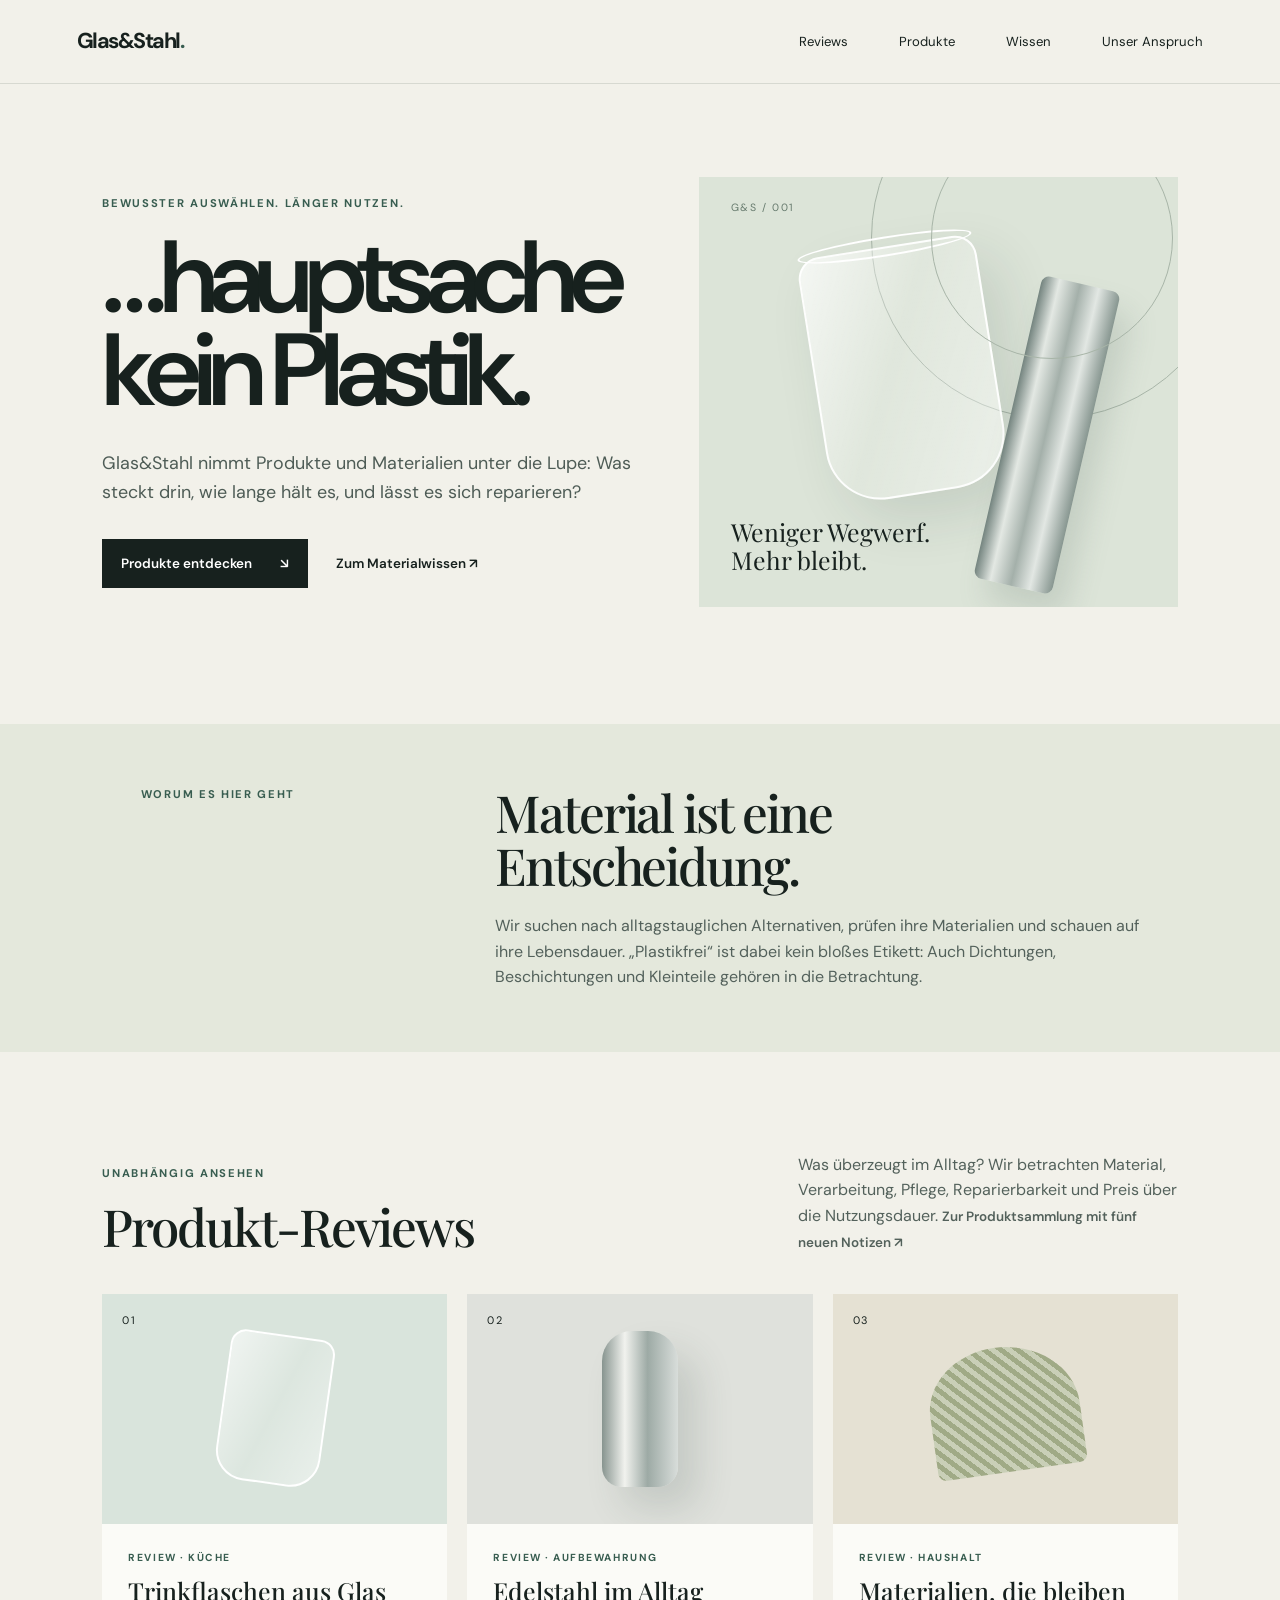
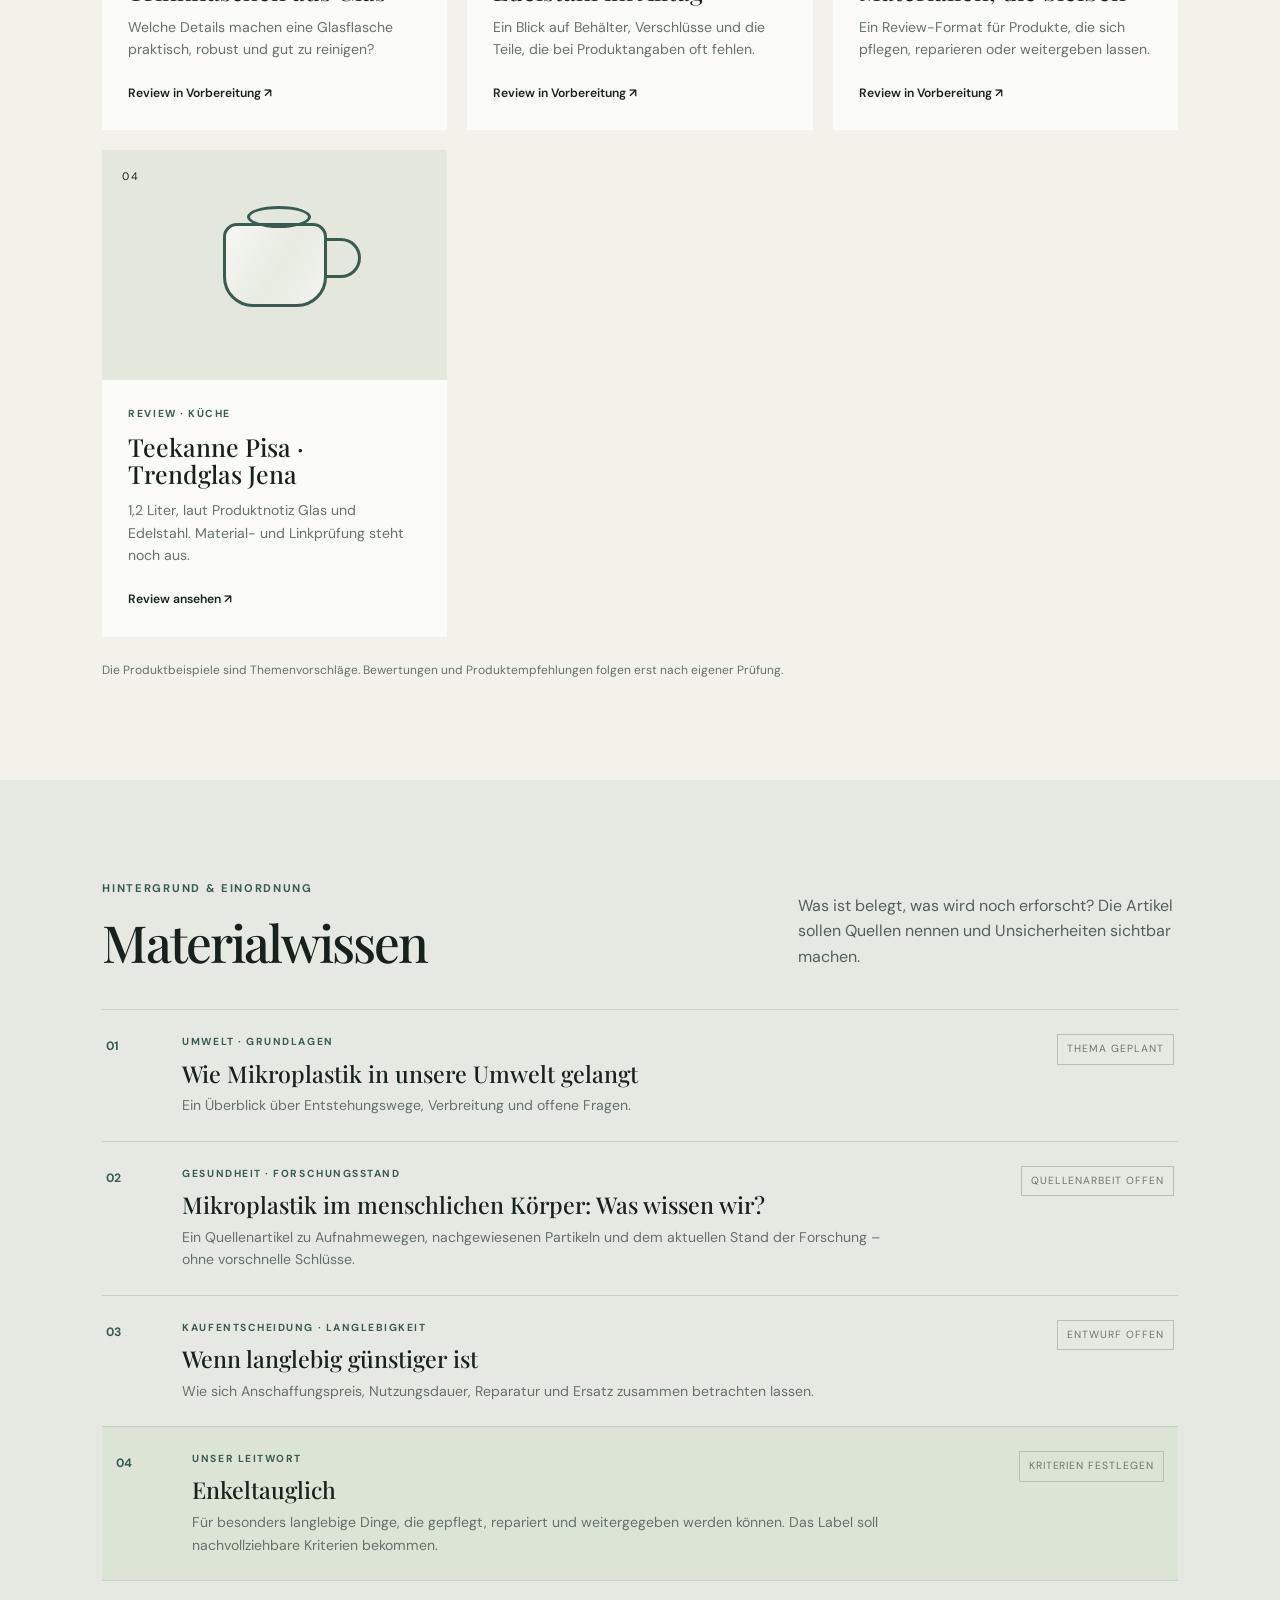
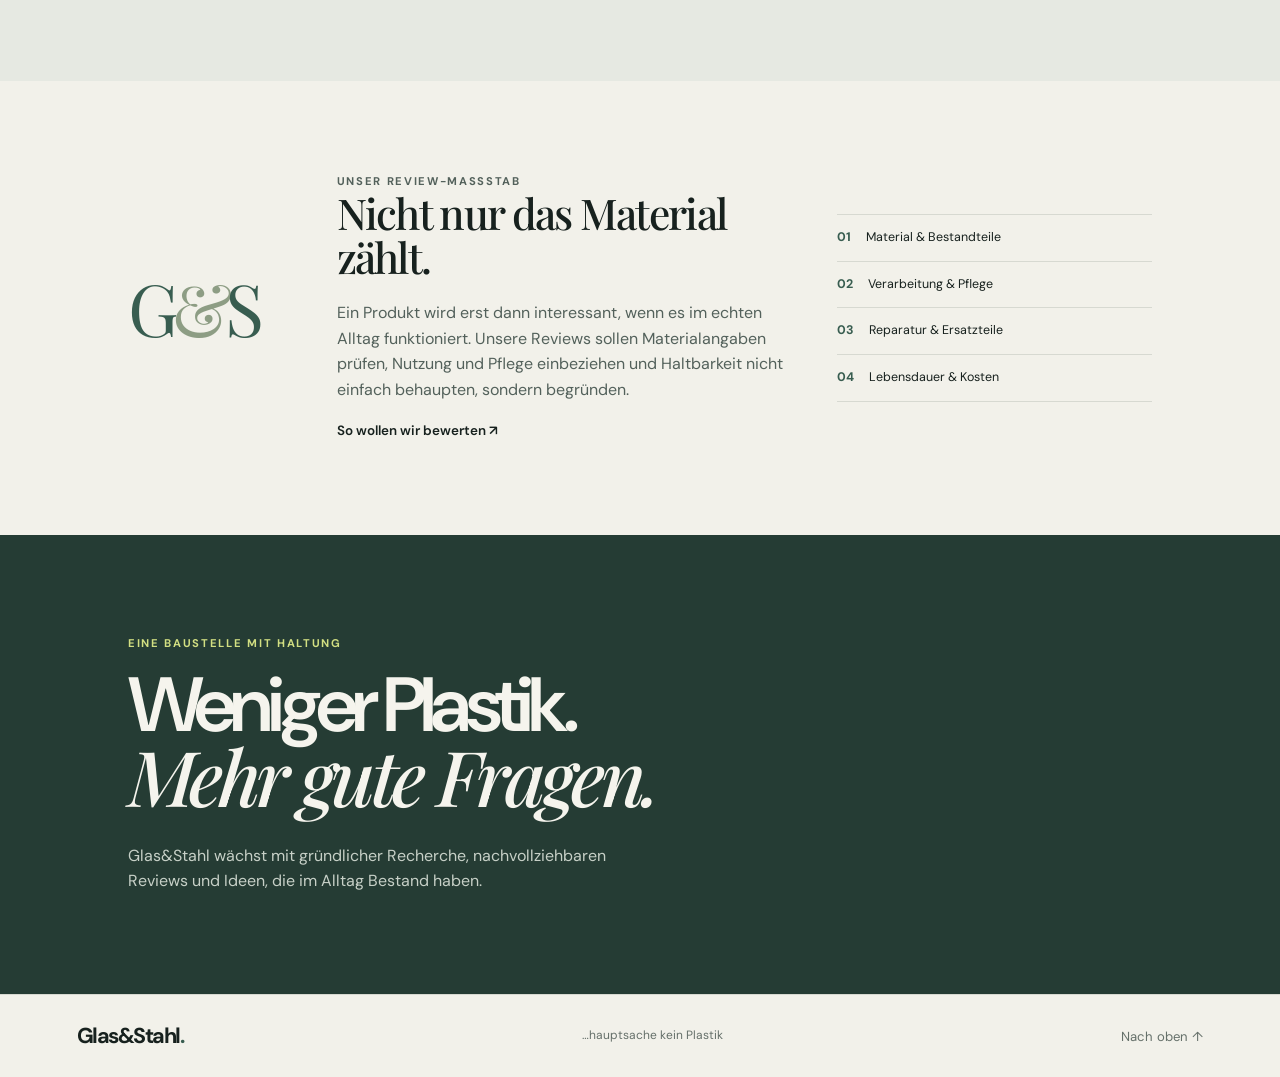
==== commit 78a2321f: "Use Glas&Stahl as public site name" ====
--- a/index.html
+++ b/index.html
@@ -4,13 +4,13 @@
   <meta charset="utf-8">
   <meta name="viewport" content="width=device-width, initial-scale=1">
   <meta name="theme-color" content="#f2f1ea">
-  <meta name="description" content="Glas-Stahl – Produkte und Ideen für einen Alltag mit weniger Plastik. Reviews, Materialwissen und langlebige Empfehlungen.">
-  <title>Glas-Stahl — …hauptsache kein Plastik</title>
+  <meta name="description" content="Glas&amp;Stahl – Produkte und Ideen für einen Alltag mit weniger Plastik. Reviews, Materialwissen und langlebige Empfehlungen.">
+  <title>Glas&amp;Stahl — …hauptsache kein Plastik</title>
   <link rel="stylesheet" href="styles.css">
 </head>
 <body>
   <header class="site-header">
-    <a class="wordmark" href="#start" aria-label="Glas-Stahl – Startseite">Glas-Stahl<span class="period">.</span></a>
+    <a class="wordmark" href="#start" aria-label="Glas&amp;Stahl – Startseite">Glas&amp;Stahl<span class="period">.</span></a>
     <nav aria-label="Hauptnavigation">
       <a href="#reviews">Reviews</a>
       <a href="produkte.html">Produkte</a>
@@ -24,7 +24,7 @@
       <div class="hero-copy">
         <p class="eyebrow">Bewusster auswählen. Länger nutzen.</p>
         <h1>…hauptsache<br>kein Plastik.</h1>
-        <p class="hero-intro">Glas-Stahl nimmt Produkte und Materialien unter die Lupe: Was steckt drin, wie lange hält es, und lässt es sich reparieren?</p>
+        <p class="hero-intro">Glas&amp;Stahl nimmt Produkte und Materialien unter die Lupe: Was steckt drin, wie lange hält es, und lässt es sich reparieren?</p>
         <div class="hero-actions">
           <a class="button button-dark" href="#reviews">Produkte entdecken <span aria-hidden="true">↘</span></a>
           <a class="text-link" href="#wissen">Zum Materialwissen <span aria-hidden="true">↗</span></a>
@@ -94,10 +94,10 @@
     <section class="closing-note">
       <p class="eyebrow">Eine Baustelle mit Haltung</p>
       <h2>Weniger Plastik.<br><em>Mehr gute Fragen.</em></h2>
-      <p>Glas-Stahl wächst mit gründlicher Recherche, nachvollziehbaren Reviews und Ideen, die im Alltag Bestand haben.</p>
+      <p>Glas&amp;Stahl wächst mit gründlicher Recherche, nachvollziehbaren Reviews und Ideen, die im Alltag Bestand haben.</p>
     </section>
   </main>
 
-  <footer class="site-footer"><a class="wordmark" href="#start">Glas-Stahl<span class="period">.</span></a><span>…hauptsache kein Plastik</span><a href="#start">Nach oben ↑</a></footer>
+  <footer class="site-footer"><a class="wordmark" href="#start">Glas&amp;Stahl<span class="period">.</span></a><span>…hauptsache kein Plastik</span><a href="#start">Nach oben ↑</a></footer>
 </body>
 </html>
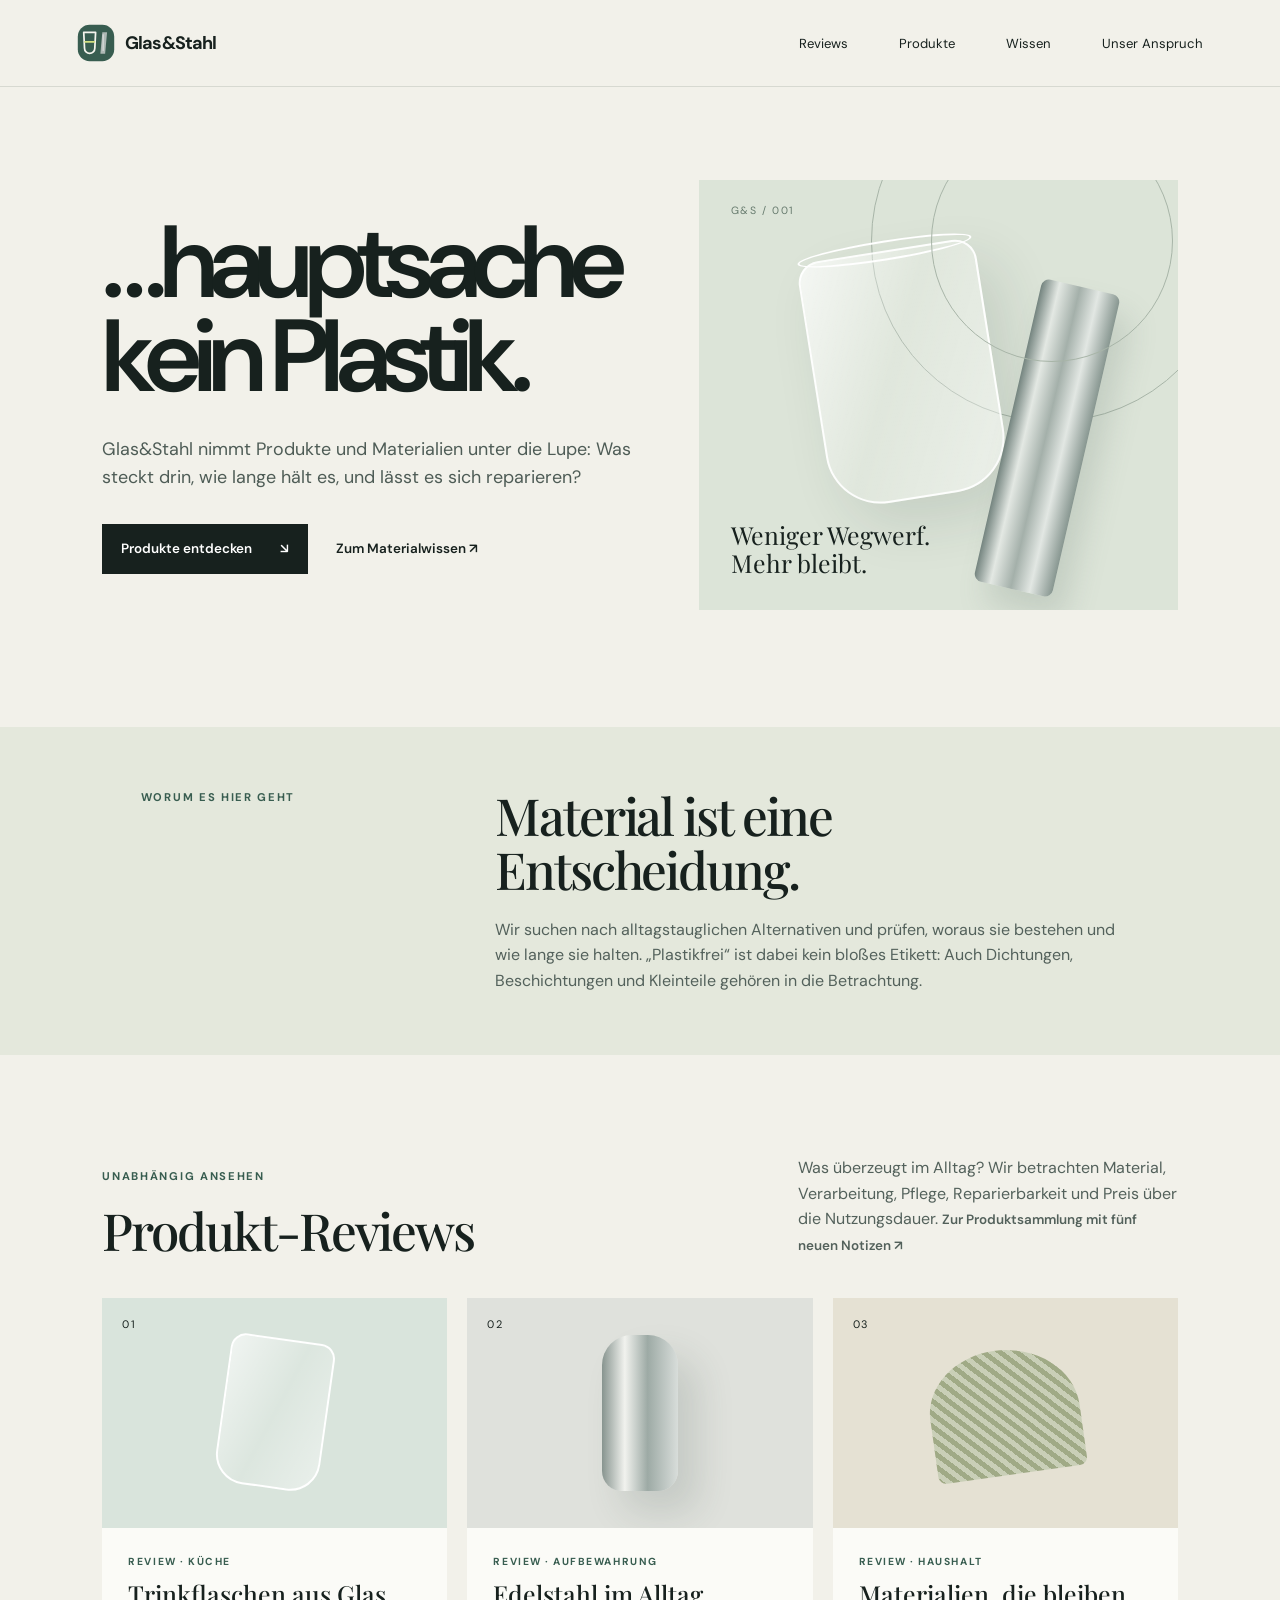
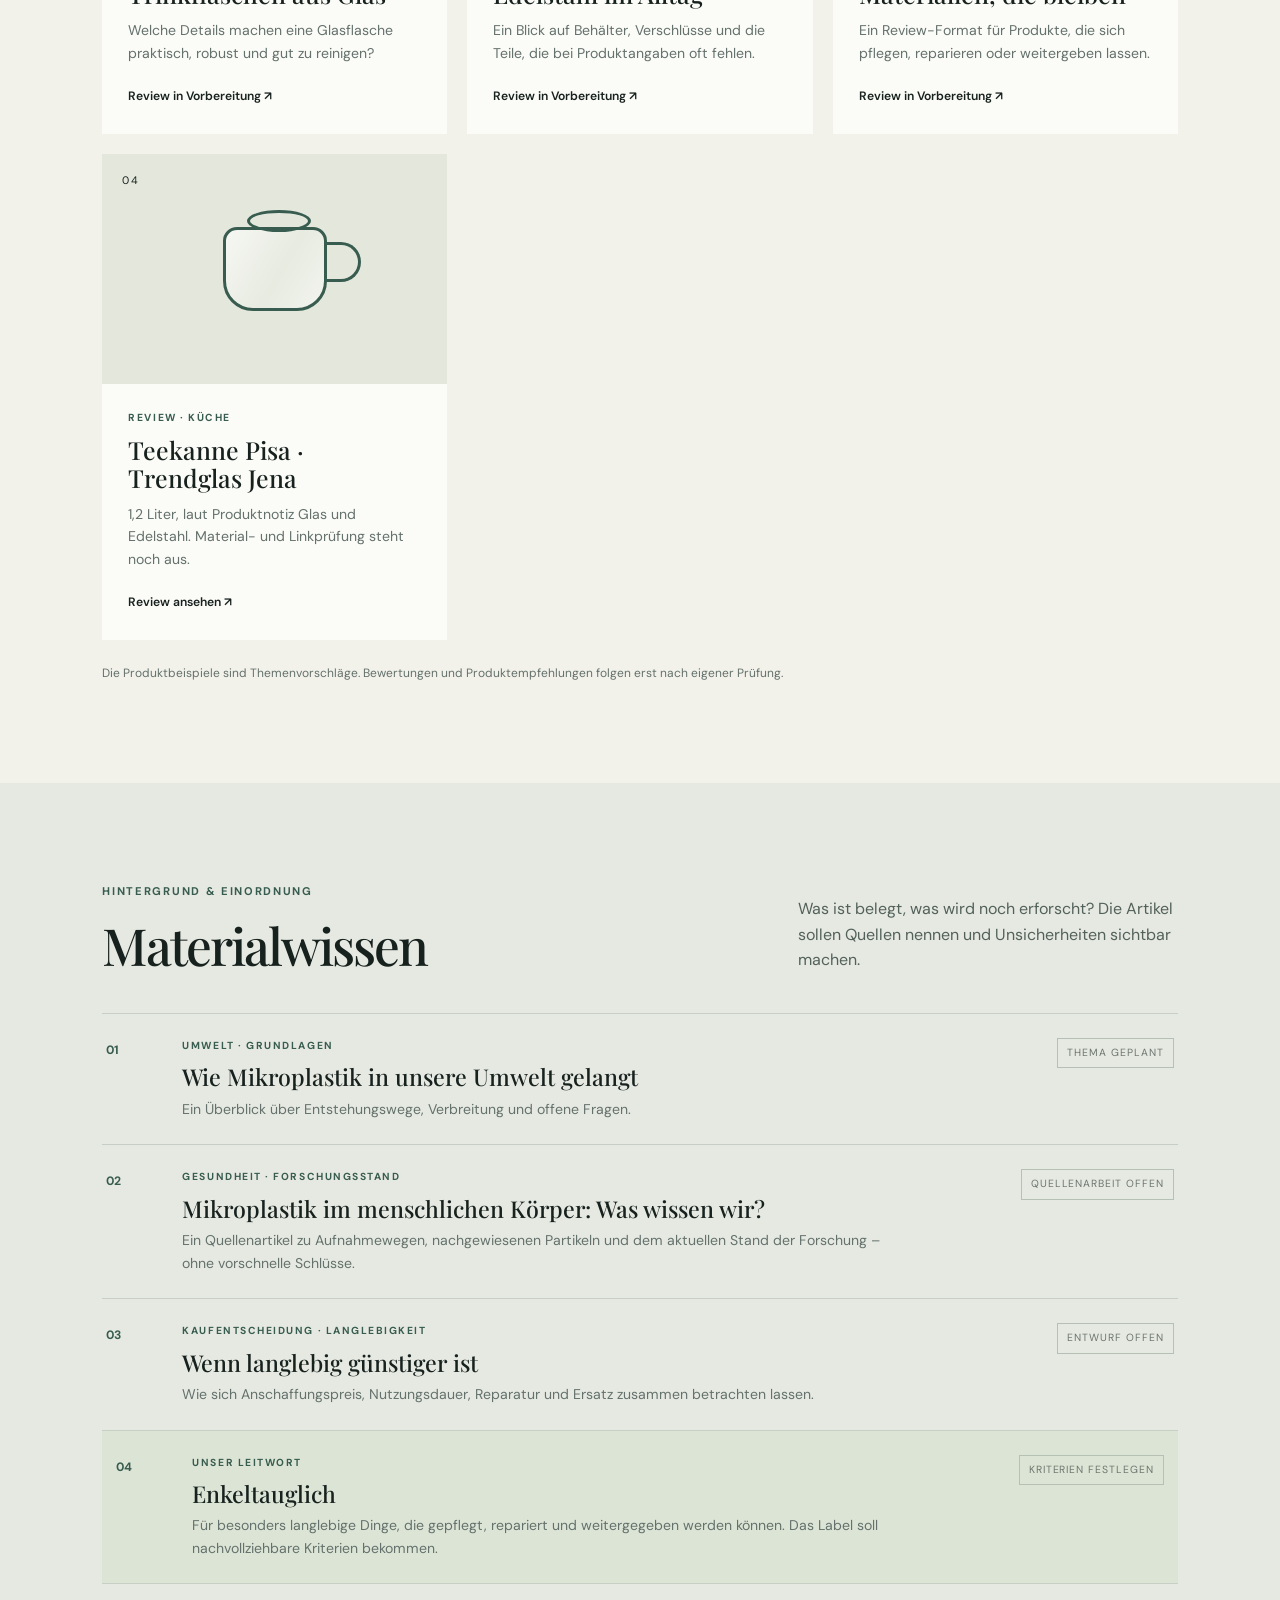
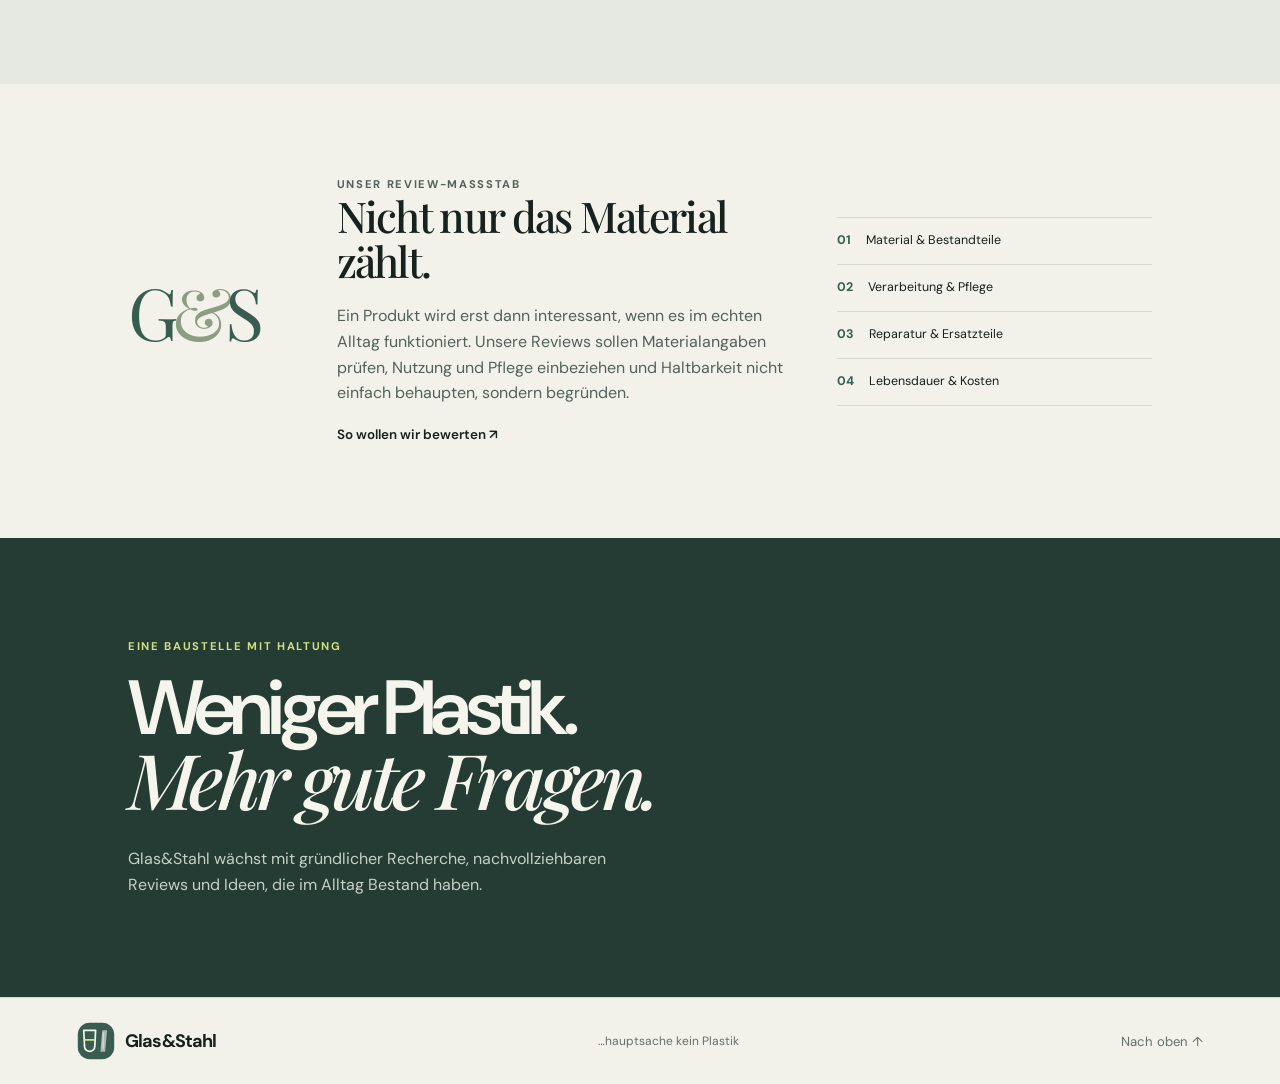
==== commit d1a0b635: "Refine Glas&Stahl branding and copy" ====
--- a/index.html
+++ b/index.html
@@ -10,7 +10,7 @@
 </head>
 <body>
   <header class="site-header">
-    <a class="wordmark" href="#start" aria-label="Glas&amp;Stahl – Startseite">Glas&amp;Stahl<span class="period">.</span></a>
+    <a class="wordmark" href="#start" aria-label="Glas&amp;Stahl – Startseite"><svg class="brand-icon" viewBox="0 0 48 48" aria-hidden="true" focusable="false"><rect x="1" y="1" width="46" height="46" rx="15" fill="#385d50"/><path d="M8.5 10.5h15l-1 20.2a6.5 6.5 0 0 1-13 0z" fill="none" stroke="#f5f4ed" stroke-width="2.2" stroke-linejoin="round"/><path d="M10 22.5h12" fill="none" stroke="#d2df82" stroke-width="2.2" stroke-linecap="round"/><path d="M32 10.5h6l-2.5 27h-6z" fill="#aeb9b5"/><path d="M33 13v21" stroke="#fff" stroke-opacity=".8" stroke-width="1"/></svg><span class="brand-name">Glas&amp;Stahl</span></a>
     <nav aria-label="Hauptnavigation">
       <a href="#reviews">Reviews</a>
       <a href="produkte.html">Produkte</a>
@@ -22,7 +22,6 @@
   <main id="start">
     <section class="hero">
       <div class="hero-copy">
-        <p class="eyebrow">Bewusster auswählen. Länger nutzen.</p>
         <h1>…hauptsache<br>kein Plastik.</h1>
         <p class="hero-intro">Glas&amp;Stahl nimmt Produkte und Materialien unter die Lupe: Was steckt drin, wie lange hält es, und lässt es sich reparieren?</p>
         <div class="hero-actions">
@@ -42,7 +41,7 @@
       <p class="eyebrow">Worum es hier geht</p>
       <div>
         <h2>Material ist eine Entscheidung.</h2>
-        <p>Wir suchen nach alltagstauglichen Alternativen, prüfen ihre Materialien und schauen auf ihre Lebensdauer. „Plastikfrei“ ist dabei kein bloßes Etikett: Auch Dichtungen, Beschichtungen und Kleinteile gehören in die Betrachtung.</p>
+        <p>Wir suchen nach alltagstauglichen Alternativen und prüfen, woraus sie bestehen und wie lange sie halten. „Plastikfrei“ ist dabei kein bloßes Etikett: Auch Dichtungen, Beschichtungen und Kleinteile gehören in die Betrachtung.</p>
       </div>
     </section>
 
@@ -98,6 +97,6 @@
     </section>
   </main>
 
-  <footer class="site-footer"><a class="wordmark" href="#start">Glas&amp;Stahl<span class="period">.</span></a><span>…hauptsache kein Plastik</span><a href="#start">Nach oben ↑</a></footer>
+  <footer class="site-footer"><a class="wordmark" href="#start"><svg class="brand-icon" viewBox="0 0 48 48" aria-hidden="true" focusable="false"><rect x="1" y="1" width="46" height="46" rx="15" fill="#385d50"/><path d="M8.5 10.5h15l-1 20.2a6.5 6.5 0 0 1-13 0z" fill="none" stroke="#f5f4ed" stroke-width="2.2" stroke-linejoin="round"/><path d="M10 22.5h12" fill="none" stroke="#d2df82" stroke-width="2.2" stroke-linecap="round"/><path d="M32 10.5h6l-2.5 27h-6z" fill="#aeb9b5"/><path d="M33 13v21" stroke="#fff" stroke-opacity=".8" stroke-width="1"/></svg><span class="brand-name">Glas&amp;Stahl</span></a><span>…hauptsache kein Plastik</span><a href="#start">Nach oben ↑</a></footer>
 </body>
 </html>
--- a/styles.css
+++ b/styles.css
@@ -11,3 +11,7 @@
 /* Product notes and source-link status */
 .product-list-page{max-width:1120px;margin:0 auto;padding:30px clamp(22px,6vw,80px) 100px}.product-list-hero{padding:28px 0 54px;border-bottom:1px solid var(--line)}.product-list-hero h1{font-size:clamp(3rem,7vw,6.4rem);line-height:.95;letter-spacing:-.07em;margin:0 0 22px}.product-list-hero h1 em{font-family:var(--serif);font-weight:500}.product-list-hero>p:not(.eyebrow){max-width:650px;color:#53615b}.checked-date{font-size:.72rem;color:var(--muted)!important}.product-record{display:grid;grid-template-columns:74px 1fr;gap:20px;padding:42px 0;border-bottom:1px solid var(--line);scroll-margin-top:20px}.product-record-index{font-family:var(--serif);font-size:2.4rem;color:#85968a}.product-record-content h2{font-family:var(--serif);font-size:clamp(1.8rem,3vw,2.7rem);font-weight:500;letter-spacing:-.04em;line-height:1.05;margin:0 0 16px}.product-record-content>p:not(.card-kicker){max-width:770px;color:#53615b}.product-facts{display:grid;grid-template-columns:repeat(2,1fr);gap:1px;background:var(--line);border:1px solid var(--line);list-style:none;padding:0;margin:24px 0}.product-facts li{padding:16px;background:var(--white);font-size:.83rem;color:#53615b}.product-facts strong{display:block;font-size:.64rem;text-transform:uppercase;letter-spacing:.1em;color:var(--green);margin-bottom:6px}.product-links{display:flex;flex-wrap:wrap;gap:10px 24px}.product-links a{color:var(--green);font-size:.8rem;font-weight:600;text-decoration:underline;text-underline-offset:3px}.link-rot-note{margin-top:54px;padding:24px 28px;background:#e4e8dc;color:#405149}.link-rot-note p{margin:8px 0 0;max-width:760px;font-size:.87rem}
 @media(max-width:560px){.product-record{grid-template-columns:40px 1fr;gap:12px}.product-record-index{font-size:1.8rem}.product-facts{grid-template-columns:1fr}.product-list-hero h1{font-size:3.5rem}}
+
+/* Glas&Stahl brand lockup */
+.wordmark{display:inline-flex;align-items:center;gap:10px;letter-spacing:0;white-space:nowrap}.wordmark .brand-icon{display:block;width:38px;height:38px;flex:none}.wordmark .brand-name{font-size:1.13rem;font-weight:700;letter-spacing:-.045em;color:var(--ink)}.site-footer .wordmark .brand-name{color:var(--ink)}
+@media(max-width:540px){.wordmark{gap:8px}.wordmark .brand-icon{width:34px;height:34px}.wordmark .brand-name{font-size:1.02rem}}
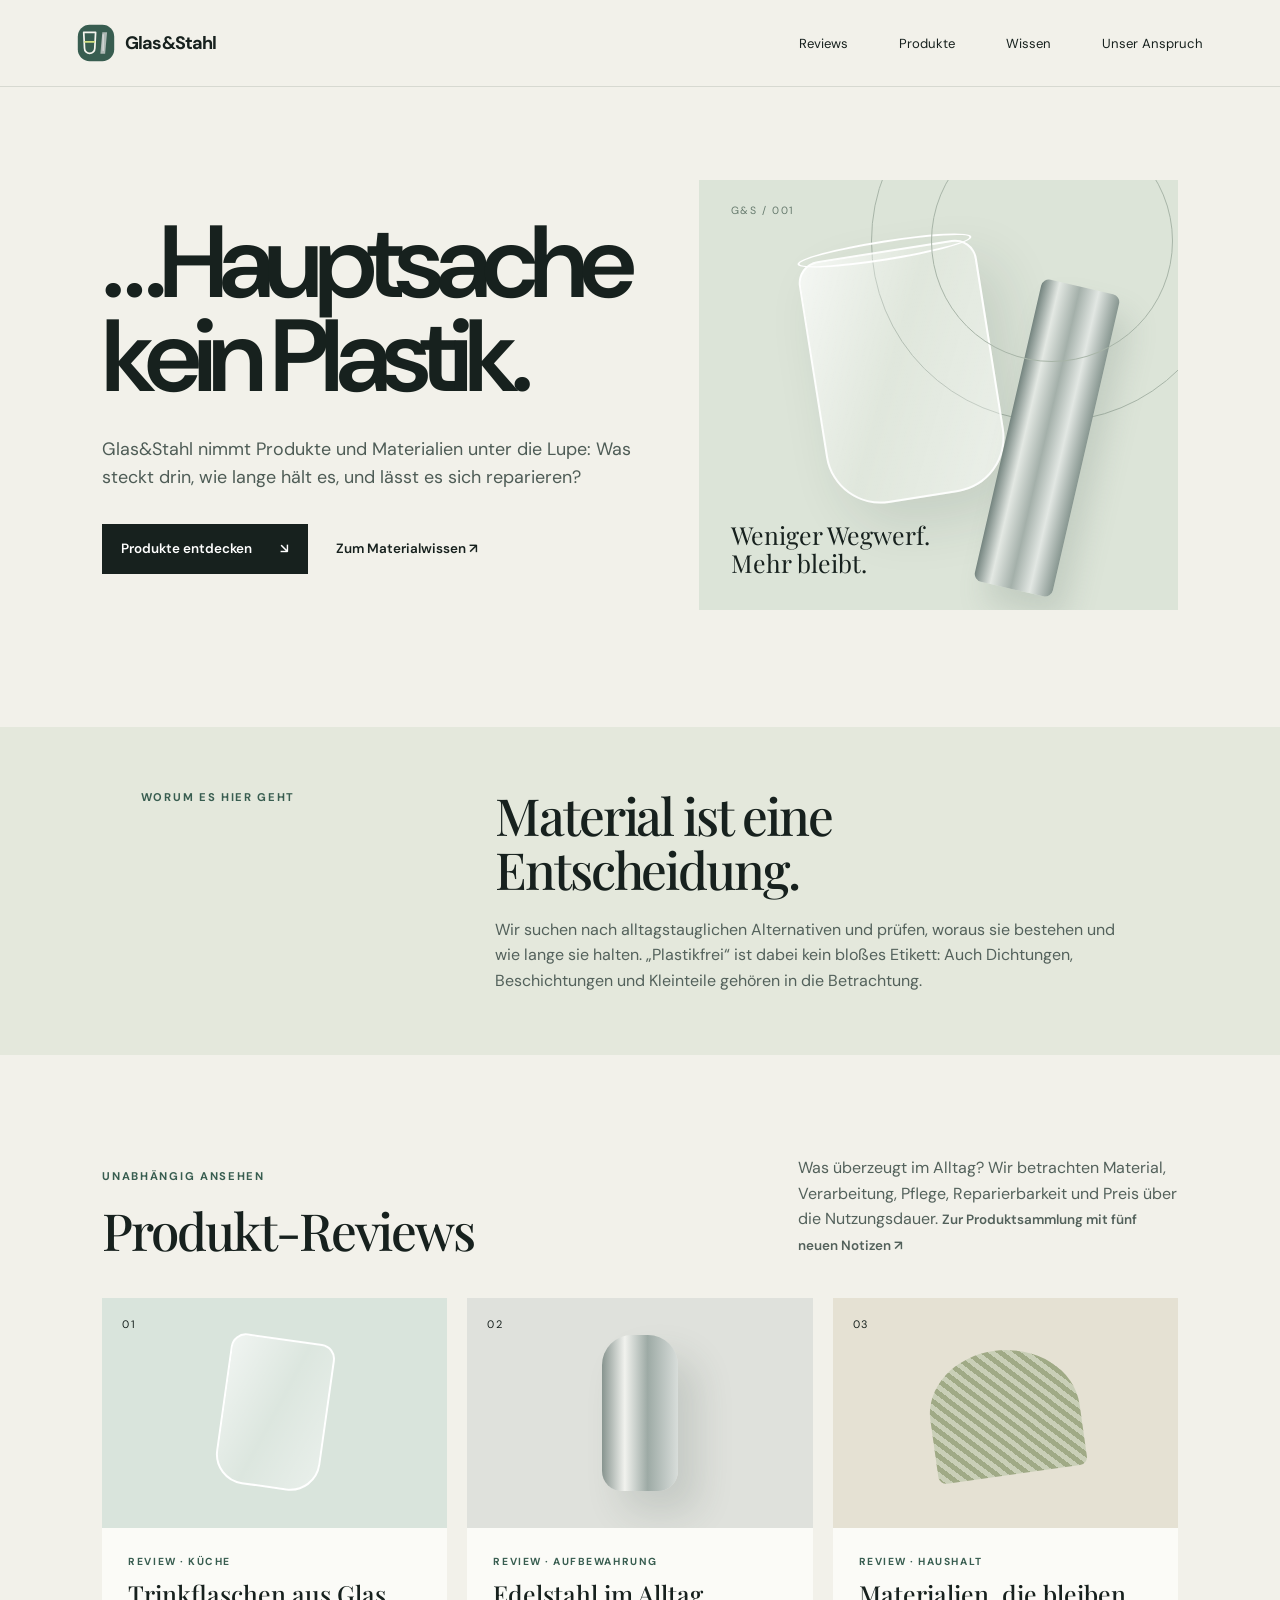
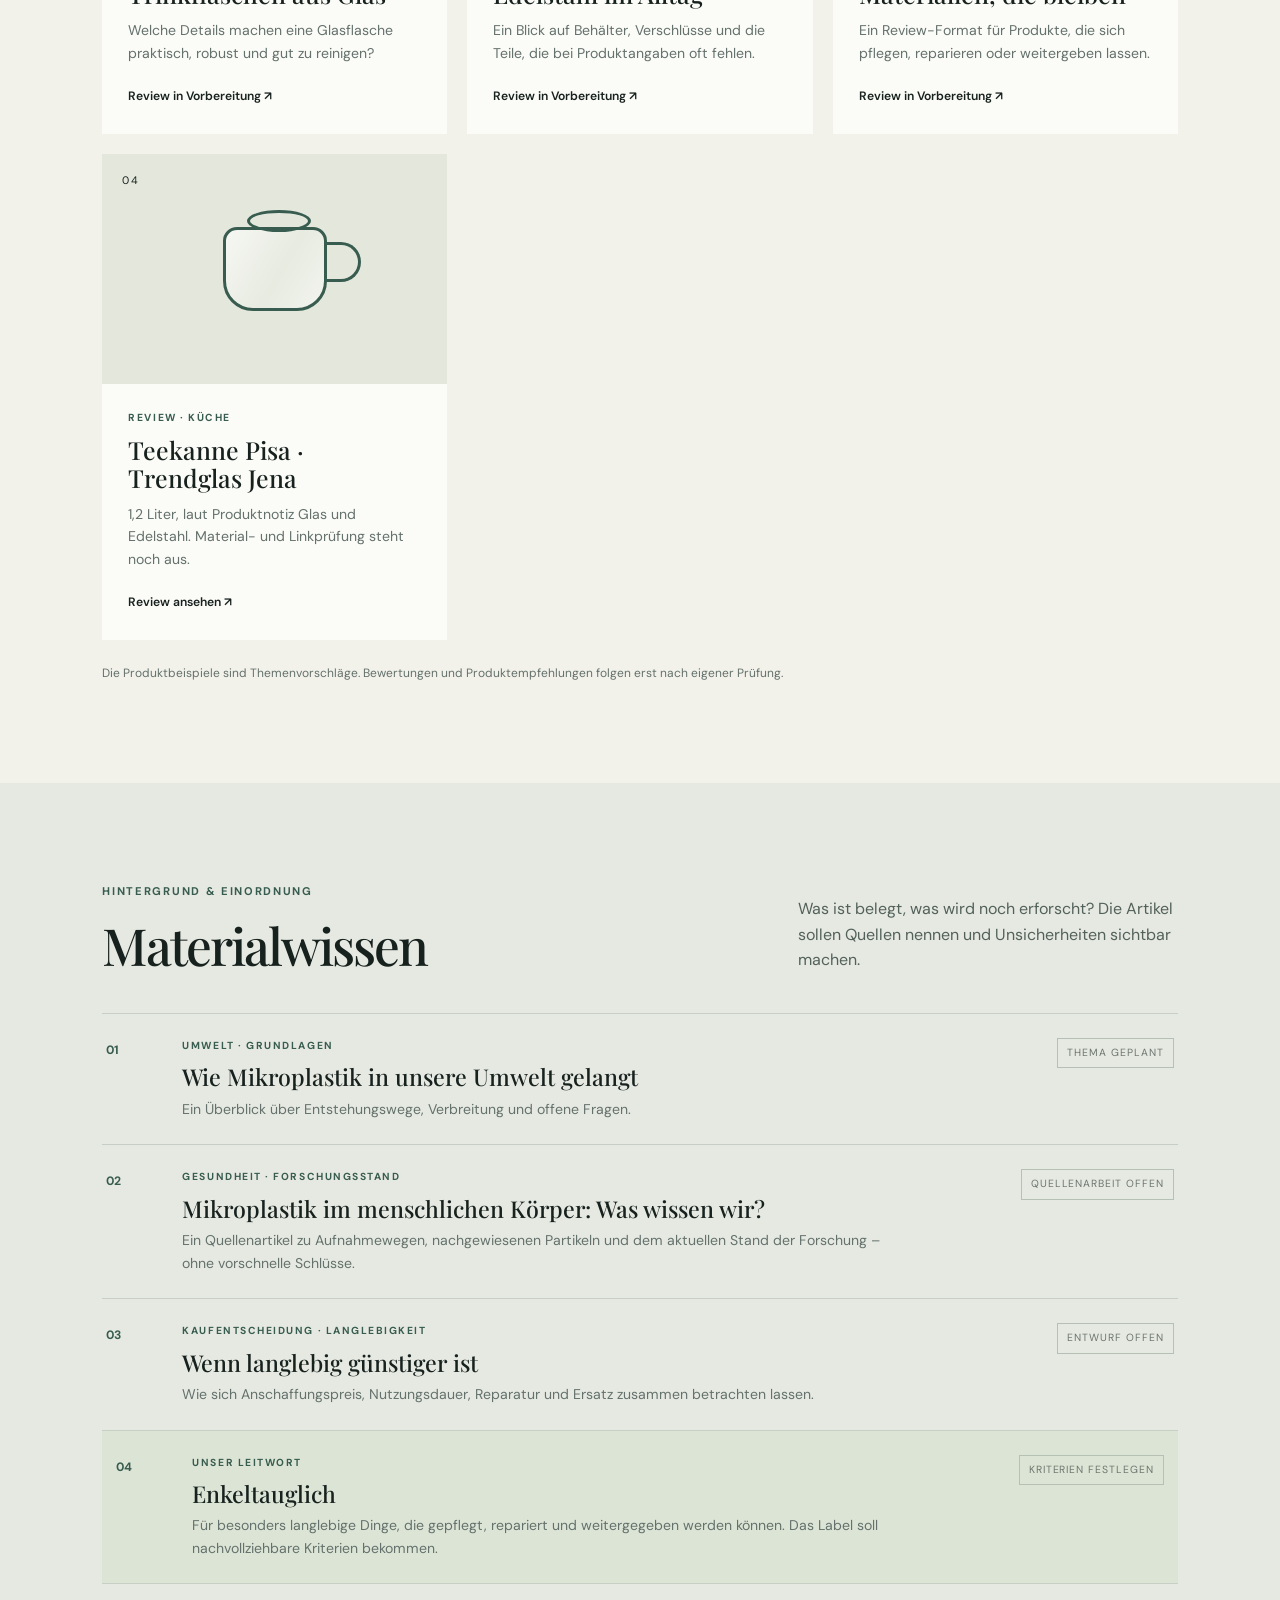
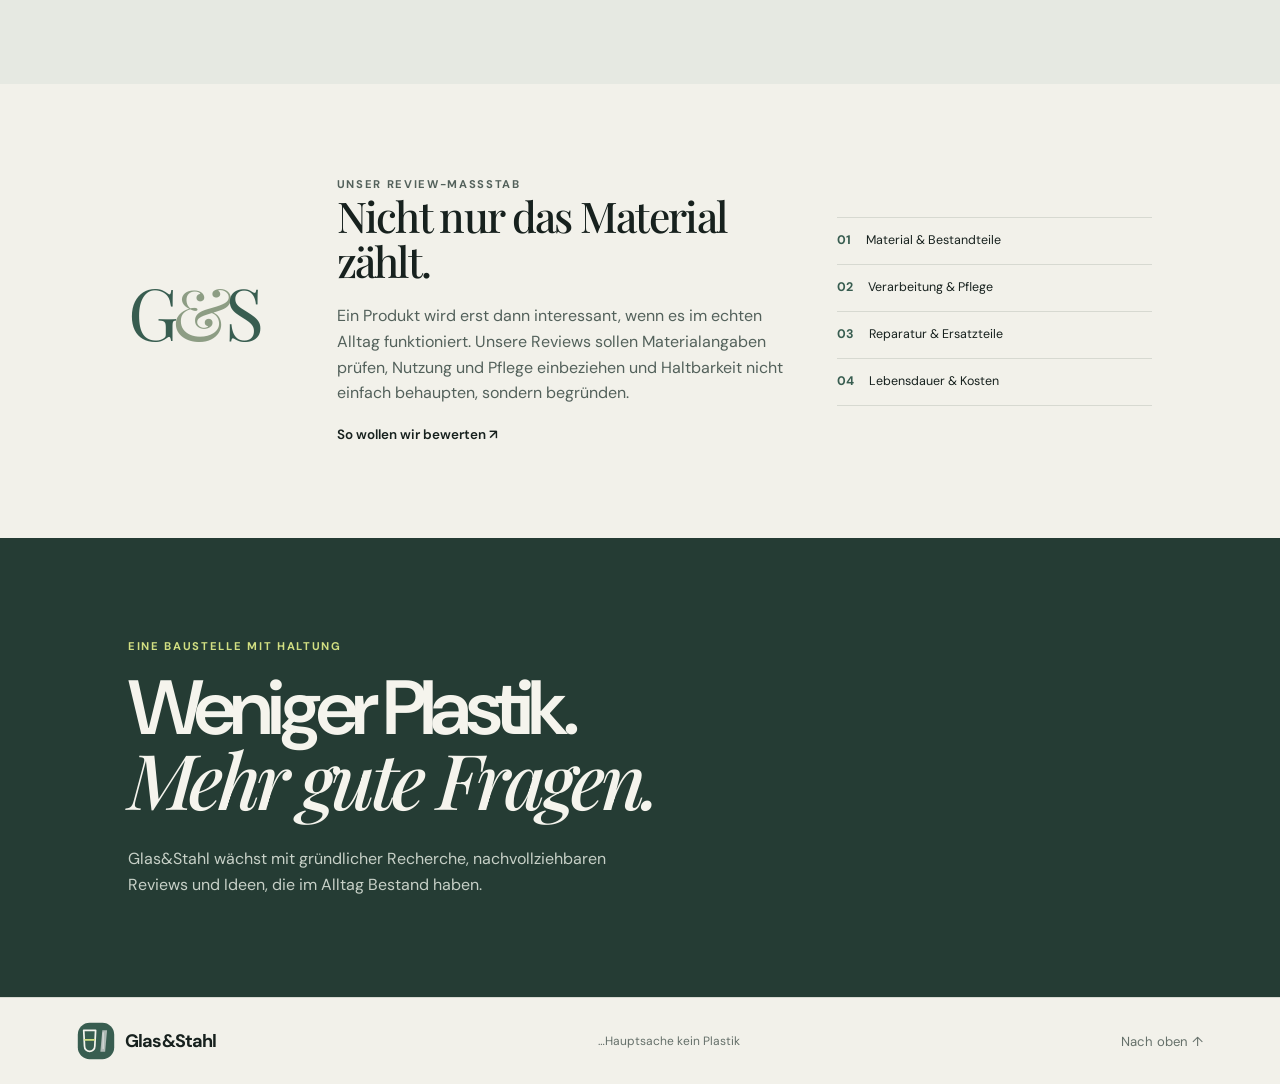
==== commit e39f394d: "Capitalize Hauptsache in slogan" ====
--- a/index.html
+++ b/index.html
@@ -5,7 +5,7 @@
   <meta name="viewport" content="width=device-width, initial-scale=1">
   <meta name="theme-color" content="#f2f1ea">
   <meta name="description" content="Glas&amp;Stahl – Produkte und Ideen für einen Alltag mit weniger Plastik. Reviews, Materialwissen und langlebige Empfehlungen.">
-  <title>Glas&amp;Stahl — …hauptsache kein Plastik</title>
+  <title>Glas&amp;Stahl — …Hauptsache kein Plastik</title>
   <link rel="stylesheet" href="styles.css">
 </head>
 <body>
@@ -22,7 +22,7 @@
   <main id="start">
     <section class="hero">
       <div class="hero-copy">
-        <h1>…hauptsache<br>kein Plastik.</h1>
+        <h1>…Hauptsache<br>kein Plastik.</h1>
         <p class="hero-intro">Glas&amp;Stahl nimmt Produkte und Materialien unter die Lupe: Was steckt drin, wie lange hält es, und lässt es sich reparieren?</p>
         <div class="hero-actions">
           <a class="button button-dark" href="#reviews">Produkte entdecken <span aria-hidden="true">↘</span></a>
@@ -97,6 +97,6 @@
     </section>
   </main>
 
-  <footer class="site-footer"><a class="wordmark" href="#start"><svg class="brand-icon" viewBox="0 0 48 48" aria-hidden="true" focusable="false"><rect x="1" y="1" width="46" height="46" rx="15" fill="#385d50"/><path d="M8.5 10.5h15l-1 20.2a6.5 6.5 0 0 1-13 0z" fill="none" stroke="#f5f4ed" stroke-width="2.2" stroke-linejoin="round"/><path d="M10 22.5h12" fill="none" stroke="#d2df82" stroke-width="2.2" stroke-linecap="round"/><path d="M32 10.5h6l-2.5 27h-6z" fill="#aeb9b5"/><path d="M33 13v21" stroke="#fff" stroke-opacity=".8" stroke-width="1"/></svg><span class="brand-name">Glas&amp;Stahl</span></a><span>…hauptsache kein Plastik</span><a href="#start">Nach oben ↑</a></footer>
+  <footer class="site-footer"><a class="wordmark" href="#start"><svg class="brand-icon" viewBox="0 0 48 48" aria-hidden="true" focusable="false"><rect x="1" y="1" width="46" height="46" rx="15" fill="#385d50"/><path d="M8.5 10.5h15l-1 20.2a6.5 6.5 0 0 1-13 0z" fill="none" stroke="#f5f4ed" stroke-width="2.2" stroke-linejoin="round"/><path d="M10 22.5h12" fill="none" stroke="#d2df82" stroke-width="2.2" stroke-linecap="round"/><path d="M32 10.5h6l-2.5 27h-6z" fill="#aeb9b5"/><path d="M33 13v21" stroke="#fff" stroke-opacity=".8" stroke-width="1"/></svg><span class="brand-name">Glas&amp;Stahl</span></a><span>…Hauptsache kein Plastik</span><a href="#start">Nach oben ↑</a></footer>
 </body>
 </html>
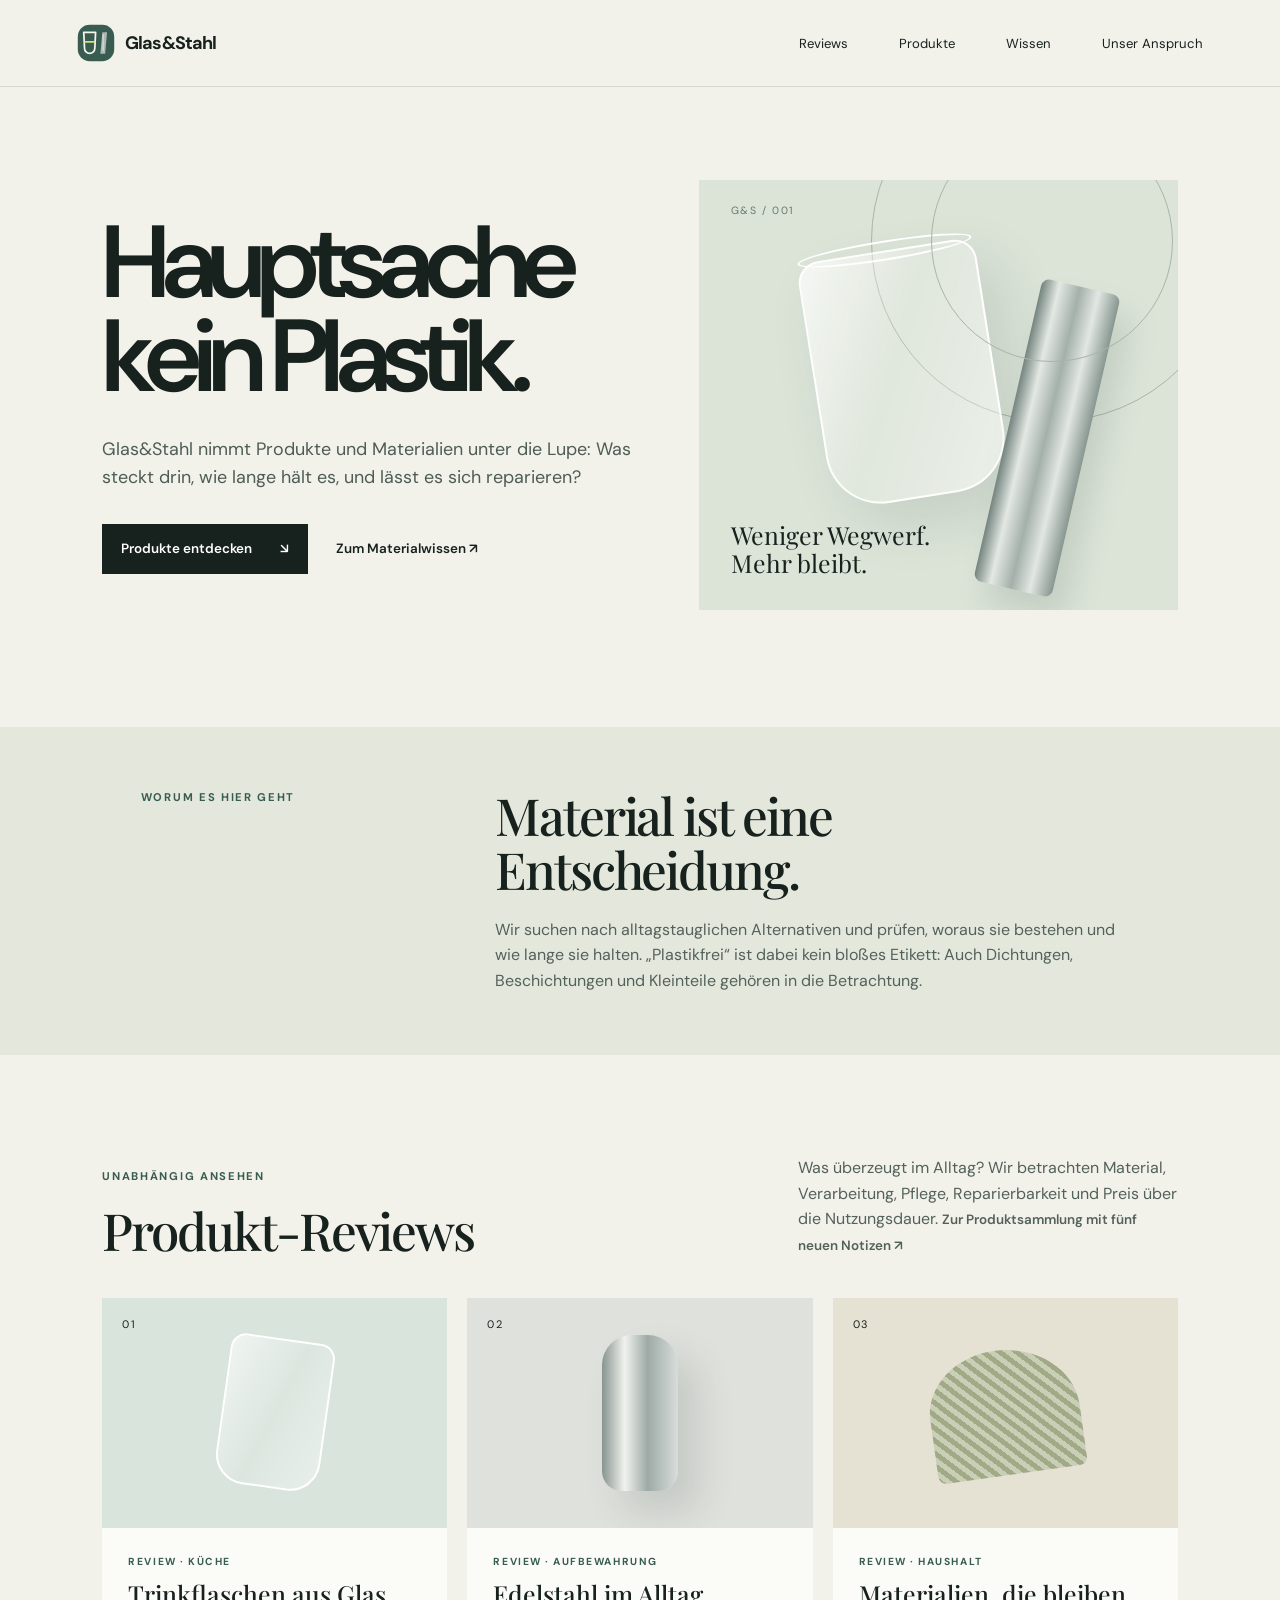
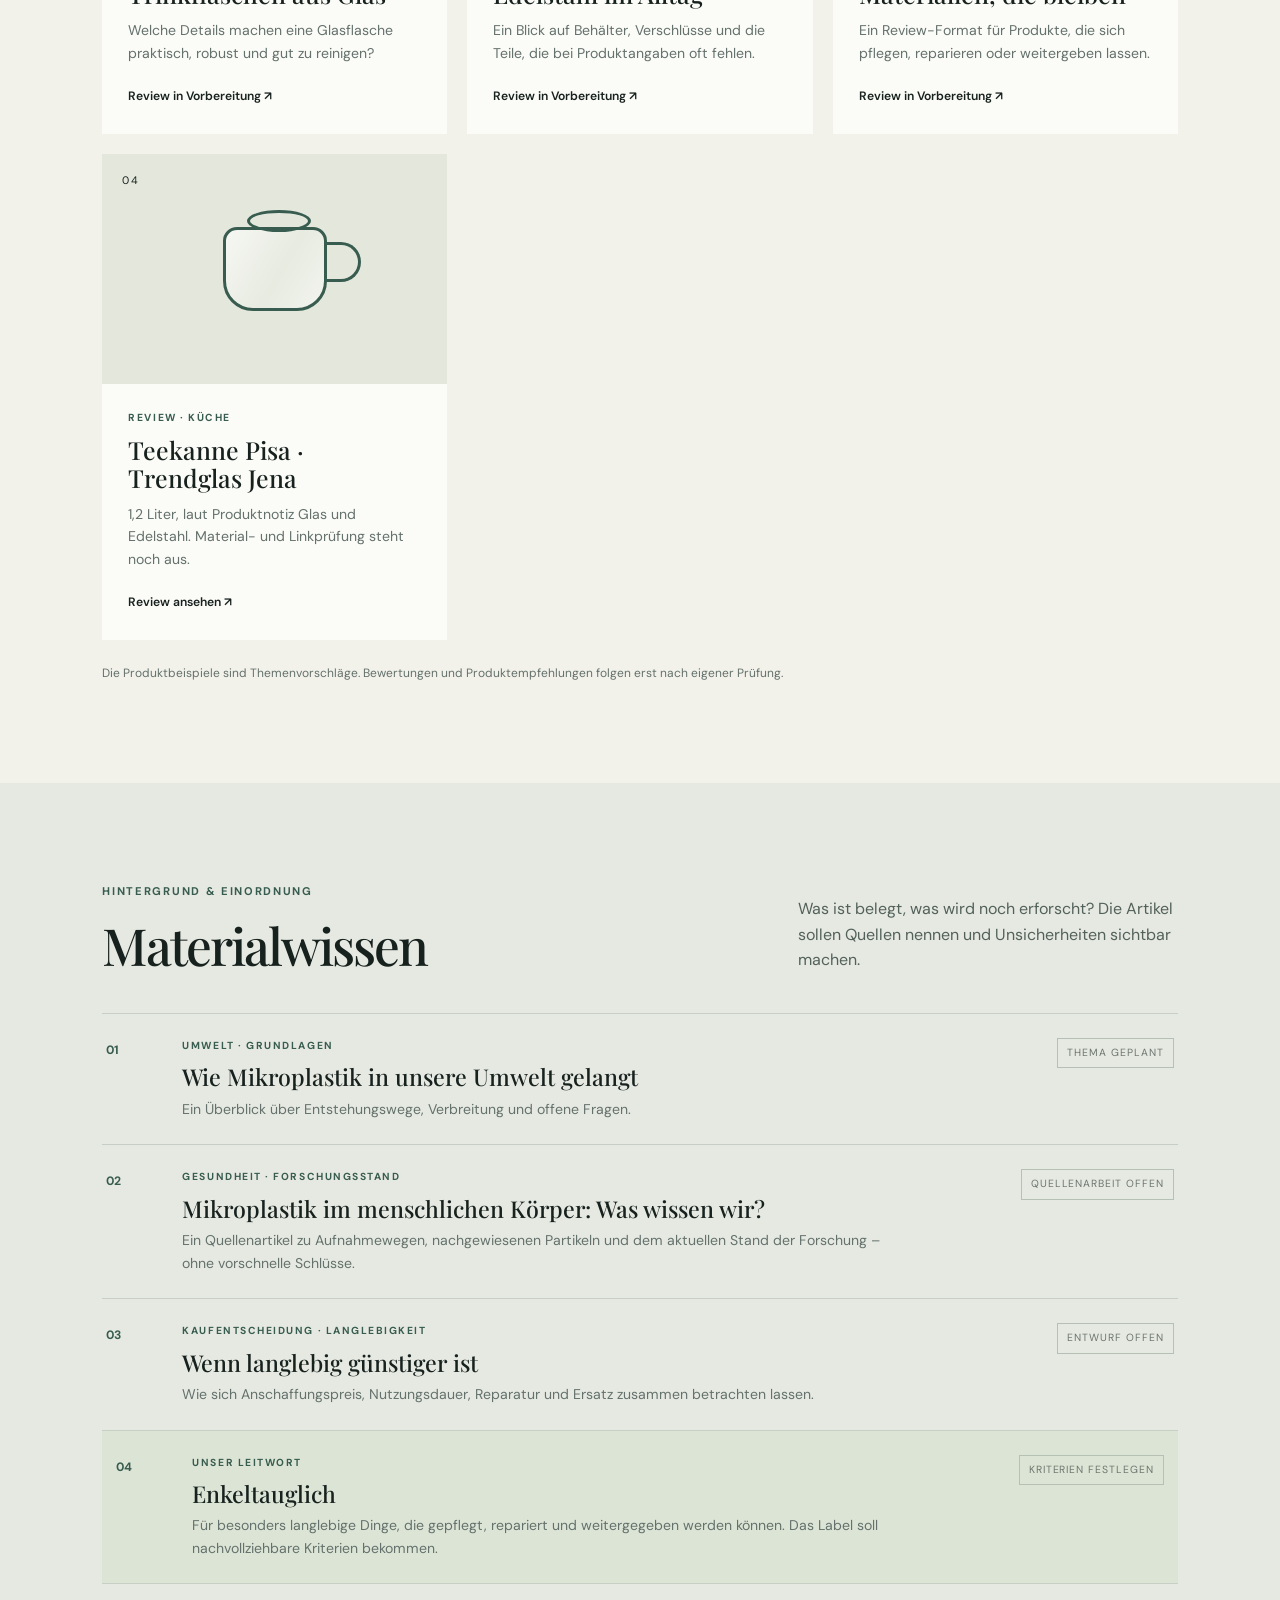
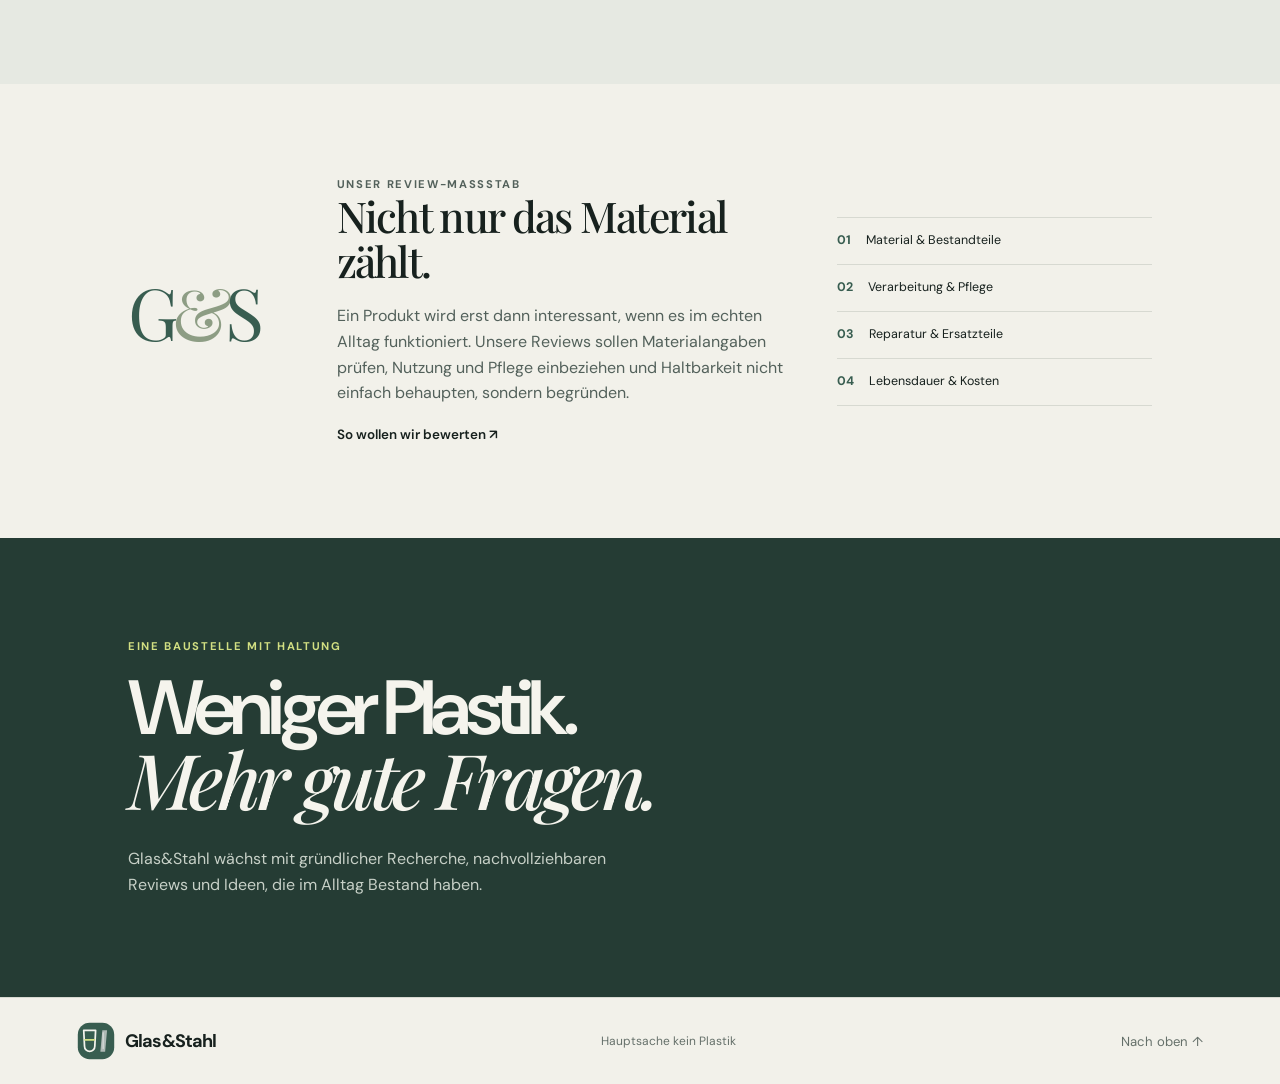
==== commit caed3fc1: "Remove ellipsis from slogan" ====
--- a/index.html
+++ b/index.html
@@ -5,7 +5,7 @@
   <meta name="viewport" content="width=device-width, initial-scale=1">
   <meta name="theme-color" content="#f2f1ea">
   <meta name="description" content="Glas&amp;Stahl – Produkte und Ideen für einen Alltag mit weniger Plastik. Reviews, Materialwissen und langlebige Empfehlungen.">
-  <title>Glas&amp;Stahl — …Hauptsache kein Plastik</title>
+  <title>Glas&amp;Stahl — Hauptsache kein Plastik</title>
   <link rel="stylesheet" href="styles.css">
 </head>
 <body>
@@ -22,7 +22,7 @@
   <main id="start">
     <section class="hero">
       <div class="hero-copy">
-        <h1>…Hauptsache<br>kein Plastik.</h1>
+        <h1>Hauptsache<br>kein Plastik.</h1>
         <p class="hero-intro">Glas&amp;Stahl nimmt Produkte und Materialien unter die Lupe: Was steckt drin, wie lange hält es, und lässt es sich reparieren?</p>
         <div class="hero-actions">
           <a class="button button-dark" href="#reviews">Produkte entdecken <span aria-hidden="true">↘</span></a>
@@ -97,6 +97,6 @@
     </section>
   </main>
 
-  <footer class="site-footer"><a class="wordmark" href="#start"><svg class="brand-icon" viewBox="0 0 48 48" aria-hidden="true" focusable="false"><rect x="1" y="1" width="46" height="46" rx="15" fill="#385d50"/><path d="M8.5 10.5h15l-1 20.2a6.5 6.5 0 0 1-13 0z" fill="none" stroke="#f5f4ed" stroke-width="2.2" stroke-linejoin="round"/><path d="M10 22.5h12" fill="none" stroke="#d2df82" stroke-width="2.2" stroke-linecap="round"/><path d="M32 10.5h6l-2.5 27h-6z" fill="#aeb9b5"/><path d="M33 13v21" stroke="#fff" stroke-opacity=".8" stroke-width="1"/></svg><span class="brand-name">Glas&amp;Stahl</span></a><span>…Hauptsache kein Plastik</span><a href="#start">Nach oben ↑</a></footer>
+  <footer class="site-footer"><a class="wordmark" href="#start"><svg class="brand-icon" viewBox="0 0 48 48" aria-hidden="true" focusable="false"><rect x="1" y="1" width="46" height="46" rx="15" fill="#385d50"/><path d="M8.5 10.5h15l-1 20.2a6.5 6.5 0 0 1-13 0z" fill="none" stroke="#f5f4ed" stroke-width="2.2" stroke-linejoin="round"/><path d="M10 22.5h12" fill="none" stroke="#d2df82" stroke-width="2.2" stroke-linecap="round"/><path d="M32 10.5h6l-2.5 27h-6z" fill="#aeb9b5"/><path d="M33 13v21" stroke="#fff" stroke-opacity=".8" stroke-width="1"/></svg><span class="brand-name">Glas&amp;Stahl</span></a><span>Hauptsache kein Plastik</span><a href="#start">Nach oben ↑</a></footer>
 </body>
 </html>
